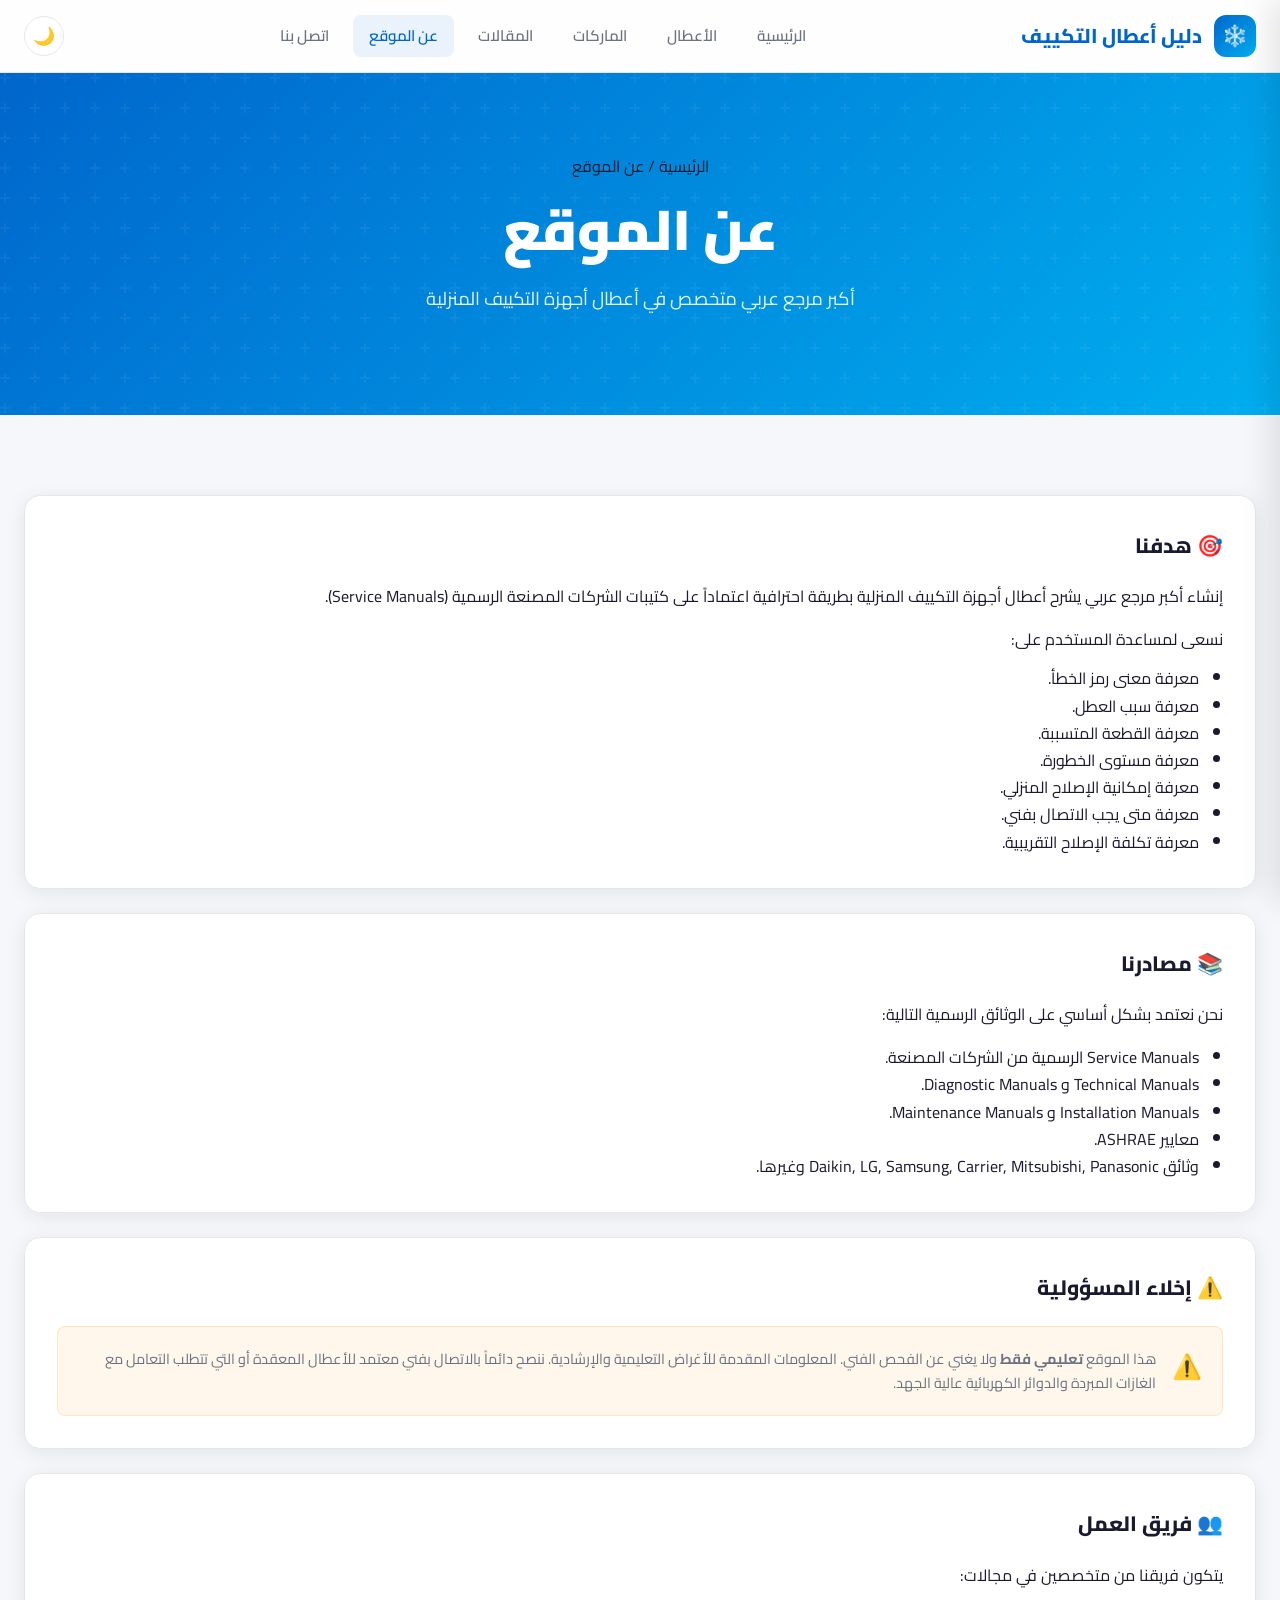
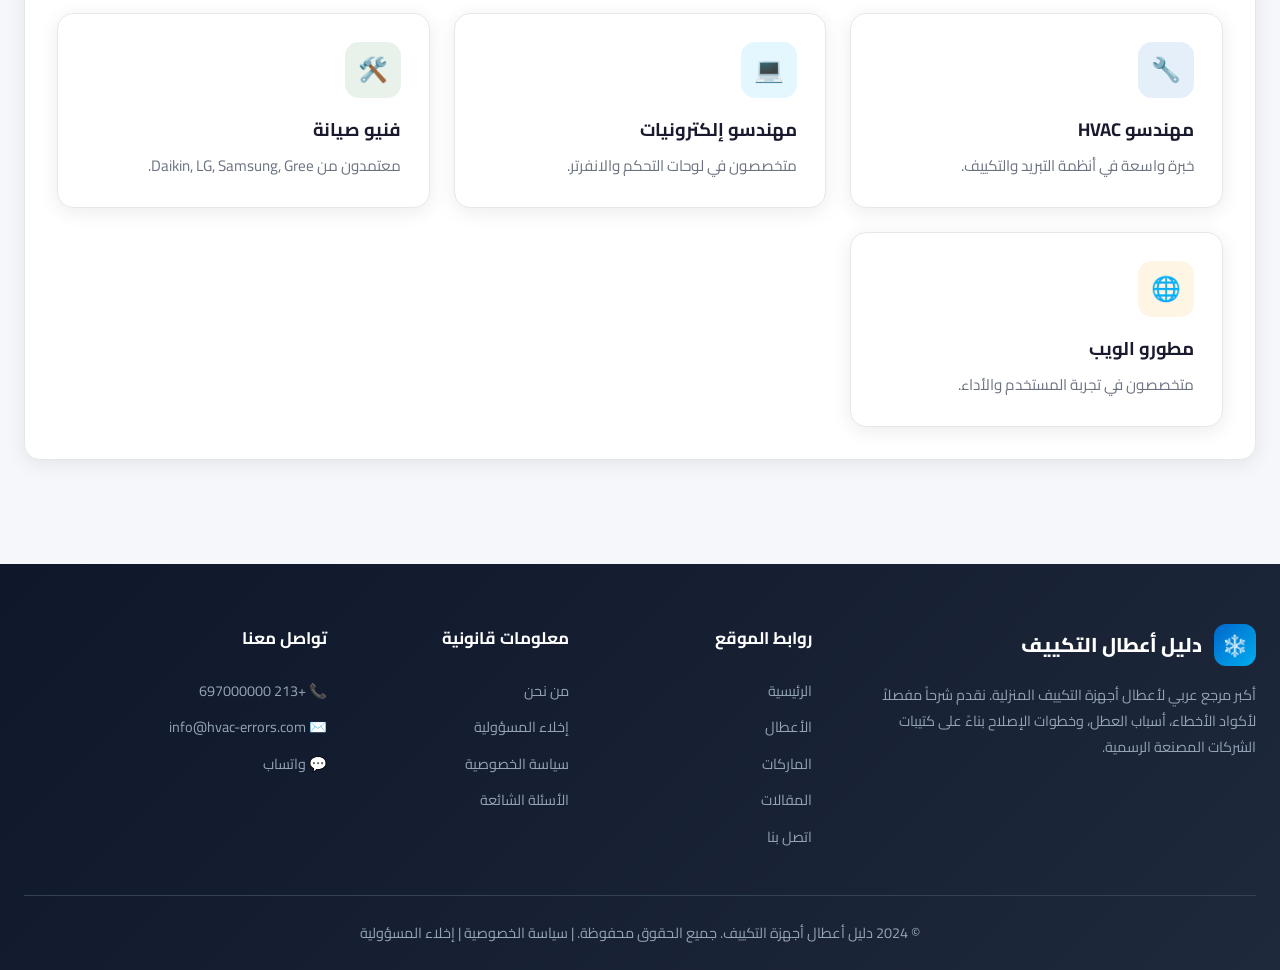
==== about.html @ 1c5037af "SEO overhaul + PWA install system SEO improvements: - Add unique meta description & keywords to all " ====
<!DOCTYPE html>
<html lang="ar" dir="rtl" data-theme="light">

<head>
  <meta charset="UTF-8">
  <meta name="viewport" content="width=device-width, initial-scale=1.0">
  <title>عن الموقع | دليل أعطال أجهزة التكييف</title>

  <meta name="description" content="تعرف على فريق دليل أعطال التكييف: مهندسو HVAC وفنيو صيانة معتمدون نقدم أكبر مرجع عربي لأكواد أخطاء التكييف مبنياً على كتيبات Service Manuals الرسمية.">
  <meta name="keywords" content="من نحن, دليل أعطال التكييف, مهندسو HVAC, فريق صيانة التكييف, Service Manuals, مصادر موثوقة, مراجع الأعطال">
  <link rel="canonical" href="https://imadtbn.github.io/hvac-errors/about.html">
  <meta property="og:site_name" content="دليل أعطال أجهزة التكييف المنزلية">
  <meta property="og:title" content="من نحن | دليل أعطال أجهزة التكييف المنزلية">
  <meta property="og:description" content="تعرف على فريق دليل أعطال التكييف: مهندسو HVAC وفنيو صيانة معتمدون نقدم أكبر مرجع عربي لأكواد أخطاء التكييف مبنياً على كتيبات Service Manuals الرسمية.">
  <meta property="og:type" content="website">
  <meta property="og:url" content="https://imadtbn.github.io/hvac-errors/about.html">
  <meta property="og:image" content="https://imadtbn.github.io/hvac-errors/icons/icon-512x512.png">
  <meta property="og:locale" content="ar">
  <meta name="twitter:card" content="summary_large_image">
  <meta name="twitter:title" content="من نحن | دليل أعطال أجهزة التكييف المنزلية">
  <meta name="twitter:description" content="تعرف على فريق دليل أعطال التكييف: مهندسو HVAC وفنيو صيانة معتمدون نقدم أكبر مرجع عربي لأكواد أخطاء التكييف مبنياً على كتيبات Service Manuals الرسمية.">
  <meta name="robots" content="index, follow, max-image-preview:large">
  <meta name="author" content="دليل أعطال أجهزة التكييف المنزلية">
  <link rel="manifest" href="manifest.webmanifest">
  <meta name="theme-color" content="#0066CC">
  <meta name="apple-mobile-web-app-capable" content="yes">
  <meta name="mobile-web-app-capable" content="yes">
  <meta name="apple-mobile-web-app-title" content="دليل الأعطال">
  <meta name="application-name" content="دليل أعطال التكييف">
  <script type="application/ld+json">
    {"@context": "https://schema.org", "@type": "AboutPage", "name": "من نحن - دليل أعطال أجهزة التكييف", "url": "https://imadtbn.github.io/hvac-errors/about.html", "mainEntityOfPage": {"@type": "WebPage", "@id": "https://imadtbn.github.io/hvac-errors/about.html"},
     "inLanguage": "ar", "description": "من نحن: تعريف بفريق دليل أعطال التكييف ومصادرنا ومهمتنا في توثيق أكواد أعطال التكييف المنزلية."}
  </script>
  <script type="application/ld+json">
    {"@context": "https://schema.org", "@type": "BreadcrumbList", "itemListElement": [{"@type": "ListItem", "position": 1, "name": "الرئيسية", "item": "https://imadtbn.github.io/hvac-errors/"},
     {"@type": "ListItem", "position": 2, "name": "من نحن", "item": "https://imadtbn.github.io/hvac-errors/about.html"}]}
  </script>

  <link rel="preconnect" href="https://fonts.googleapis.com">
  <link rel="preconnect" href="https://fonts.gstatic.com" crossorigin>
  <link
    href="https://fonts.googleapis.com/css2?family=Cairo:wght@400;600;700;800;900&family=Tajawal:wght@400;500;700;800;900&display=swap"
    rel="stylesheet">


  <!-- الأيقونة الأساسية للمتصفحات الحديثة (بصيغة PNG وبحجم 32x32) -->
  <link rel="icon" type="image/png" sizes="32x32" href="icons/favicon-32x32.png">

  <!-- أيقونة إضافية بحجم أصغر لشريط التبويب القديم (بحجم 16x16) -->
  <link rel="icon" type="image/png" sizes="16x16" href="icons/favicon-16x16.png">

  <!-- أيقونة خاصة بهواتف آيفون وأجهزة آيباد (Apple Touch Icon) -->
  <link rel="apple-touch-icon" sizes="180x180" href="icons/apple-touch-icon.png">

  <!-- لدعم متصفحات Internet Explorer القديمة (اختياري) -->
  <link rel="shortcut icon" type="image/x-icon" href="icons/favicon.ico">

  <!-- Styles -->
  <link rel="stylesheet" href="css/style.css">

  <!-- Google AdSense -->
  <script async src="https://pagead2.googlesyndication.com/pagead/js/adsbygoogle.js?client=ca-pub-5656416032906373"
    crossorigin="anonymous"></script>
  <!-- Google tag (gtag.js) -->
<script async src="https://www.googletagmanager.com/gtag/js?id=G-K0RNZQ2W00"></script>
<script>
  window.dataLayer = window.dataLayer || [];
  function gtag(){dataLayer.push(arguments);}
  gtag('js', new Date());

  gtag('config', 'G-K0RNZQ2W00');
</script>

</head>

<body>

  <header class="header">
    <div class="header-inner">
      <a href="index.html" class="logo">
        <div class="logo-icon">❄️</div>
        <span>دليل أعطال التكييف</span>
      </a>
      <nav class="nav">
        <a href="index.html" class="nav-link">الرئيسية</a>
        <a href="errors.html" class="nav-link">الأعطال</a>
        <a href="brands.html" class="nav-link">الماركات</a>
        <a href="articles.html" class="nav-link">المقالات</a>
        <a href="about.html" class="nav-link active">عن الموقع</a>
        <a href="contact.html" class="nav-link">اتصل بنا</a>
      </nav>
      <div class="header-actions">
        <button class="btn-icon" id="themeToggle">🌙</button>
        <button class="btn-icon pwa-install-btn" id="hvacInstallBtn" title="تثبيت الموقع على جهازك" style="display:none">📲</button>
        <button class="btn-icon mobile-menu-btn" id="mobileMenuBtn">☰</button>
      </div>
    </div>
  </header>

  <!-- إعلان داخل الخلاصة 01-->
  <div class="ad-container">
    <ins class="adsbygoogle" style="display:block" data-ad-format="fluid" data-ad-layout-key="-fr+56+4k-d4+74"
      data-ad-client="ca-pub-5656416032906373" data-ad-slot="7867079394"></ins>
  </div>

  <div class="mobile-overlay" id="mobileOverlay"></div>
  <nav class="mobile-nav" id="mobileNav">
    <a href="index.html">الرئيسية</a>
    <a href="errors.html">الأعطال</a>
    <a href="brands.html">الماركات</a>
    <a href="about.html">عن الموقع</a>
    <a href="contact.html">اتصل بنا</a>
  </nav>

  <section class="hero" style="padding: 80px 24px 60px;">
    <div class="hero-inner">
      <div class="breadcrumb" style="margin-bottom: 16px;">
        <a href="index.html">الرئيسية</a>
        <span>/</span>
        <span>عن الموقع</span>
      </div>
      <h1>عن الموقع</h1>
      <p>أكبر مرجع عربي متخصص في أعطال أجهزة التكييف المنزلية</p>
    </div>
  </section>

  <div class="ad-container">
    <!-- إعلانات صورية 01 -->
    <ins class="adsbygoogle" style="display:block" data-ad-client="ca-pub-5656416032906373" data-ad-slot="3143411927"
      data-ad-format="auto" data-full-width-responsive="true"></ins>
  </div>

  <section class="section">
    <div class="section-inner">
      <div class="detail-section">
        <h2>🎯 هدفنا</h2>
        <p style="margin-bottom: 16px;">إنشاء أكبر مرجع عربي يشرح أعطال أجهزة التكييف المنزلية بطريقة احترافية اعتماداً
          على كتيبات الشركات المصنعة الرسمية (Service Manuals).</p>
        <p>نسعى لمساعدة المستخدم على:</p>
        <ul style="padding-right: 24px; list-style: disc; margin-top: 12px;">
          <li>معرفة معنى رمز الخطأ.</li>
          <li>معرفة سبب العطل.</li>
          <li>معرفة القطعة المتسببة.</li>
          <li>معرفة مستوى الخطورة.</li>
          <li>معرفة إمكانية الإصلاح المنزلي.</li>
          <li>معرفة متى يجب الاتصال بفني.</li>
          <li>معرفة تكلفة الإصلاح التقريبية.</li>
        </ul>
      </div>

      <div class="detail-section">
        <h2>📚 مصادرنا</h2>
        <p style="margin-bottom: 16px;">نحن نعتمد بشكل أساسي على الوثائق الرسمية التالية:</p>
        <ul style="padding-right: 24px; list-style: disc;">
          <li>Service Manuals الرسمية من الشركات المصنعة.</li>
          <li>Technical Manuals و Diagnostic Manuals.</li>
          <li>Installation Manuals و Maintenance Manuals.</li>
          <li>معايير ASHRAE.</li>
          <li>وثائق Daikin, LG, Samsung, Carrier, Mitsubishi, Panasonic وغيرها.</li>
        </ul>
      </div>

      <div class="detail-section">
        <h2>⚠️ إخلاء المسؤولية</h2>
        <div class="warning-box">
          <span class="icon">⚠️</span>
          <div>
            <p>هذا الموقع <strong>تعليمي فقط</strong> ولا يغني عن الفحص الفني. المعلومات المقدمة للأغراض التعليمية
              والإرشادية. ننصح دائماً بالاتصال بفني معتمد للأعطال المعقدة أو التي تتطلب التعامل مع الغازات المبردة
              والدوائر الكهربائية عالية الجهد.</p>
          </div>
        </div>
      </div>

      <div class="detail-section">
        <h2>👥 فريق العمل</h2>
        <p>يتكون فريقنا من متخصصين في مجالات:</p>
        <div class="card-grid" style="margin-top: 24px;">
          <div class="card">
            <div class="card-icon" style="background: rgba(0,102,204,0.1); color: var(--primary);">🔧</div>
            <h3>مهندسو HVAC</h3>
            <p>خبرة واسعة في أنظمة التبريد والتكييف.</p>
          </div>
          <div class="card">
            <div class="card-icon" style="background: rgba(0,174,239,0.1); color: var(--secondary);">💻</div>
            <h3>مهندسو إلكترونيات</h3>
            <p>متخصصون في لوحات التحكم والانفرتر.</p>
          </div>
          <div class="card">
            <div class="card-icon" style="background: rgba(46,125,50,0.1); color: var(--success);">🛠️</div>
            <h3>فنيو صيانة</h3>
            <p>معتمدون من Daikin, LG, Samsung, Gree.</p>
          </div>
          <div class="card">
            <div class="card-icon" style="background: rgba(255,152,0,0.1); color: var(--warning);">🌐</div>
            <h3>مطورو الويب</h3>
            <p>متخصصون في تجربة المستخدم والأداء.</p>
          </div>
        </div>
      </div>
    </div>

    <!-- إعلان داخل الخلاصة 02-->
    <div class="ad-container">
      <ins class="adsbygoogle" style="display:block" data-ad-format="fluid" data-ad-layout-key="-h9-h+8-jr+r8"
        data-ad-client="ca-pub-5656416032906373" data-ad-slot="8546947691"></ins>
    </div>

  </section>

  <!-- الإعلانات المتعددة 01-->
  <div class="ad-container">
    <ins class="adsbygoogle" style="display:block" data-ad-format="autorelaxed" data-ad-client="ca-pub-5656416032906373"
      data-ad-slot="6528123169"></ins>
  </div>

  <!-- Footer -->
  <footer class="footer">
    <div class="footer-inner">
      <div class="footer-grid">
        <div>
          <div class="logo" style="margin-bottom: 16px; color: white;">
            <div class="logo-icon">❄️</div>
            <span>دليل أعطال التكييف</span>
          </div>
          <p>أكبر مرجع عربي لأعطال أجهزة التكييف المنزلية. نقدم شرحاً مفصلاً لأكواد الأخطاء، أسباب العطل، وخطوات الإصلاح
            بناءً على كتيبات الشركات المصنعة الرسمية.</p>
        </div>
        <div>
          <h4>روابط الموقع</h4>
          <a href="index.html">الرئيسية</a>
          <a href="errors.html">الأعطال</a>
          <a href="brands.html">الماركات</a>
          <a href="articles.html">المقالات</a>
          <a href="contact.html">اتصل بنا</a>
        </div>
        <div>
          <h4>معلومات قانونية</h4>
          <a href="about.html">من نحن</a>
          <a href="disclaimer.html">إخلاء المسؤولية</a>
          <a href="privacy.html">سياسة الخصوصية</a>
          <a href="faq.html">الأسئلة الشائعة</a>
        </div>
        <div class="footer-contact">
          <h4>تواصل معنا</h4>
          <a href="tel:+213xxxxxxxxx">📞 +213 697000000</a>
          <a href="mailto:info@hvac-errors.com">✉️ info@hvac-errors.com</a>
          <a href="https://wa.me/213xxxxxxxxx" target="_blank">💬 واتساب</a>
        </div>
      </div>
      <div class="footer-bottom">
        <p>© 2024 دليل أعطال أجهزة التكييف. جميع الحقوق محفوظة. | <a href="privacy.html" style="display:inline;">سياسة
            الخصوصية</a> | <a href="disclaimer.html" style="display:inline;">إخلاء المسؤولية</a></p>
      </div>
    </div>
  </footer>


  <button class="back-to-top" id="backToTop">↑</button>
  <script src="js/pwa.js"></script>
  <script src="js/main.js"></script>
</body>

</html>
---- css/style.css ----
/* ============================================
   دليل أعطال أجهزة التكييف - HVAC Error Codes Guide
   Professional CSS - No Framework
   ============================================ */

/* CSS Variables */
:root {
  --primary: #0066CC;
  --primary-dark: #004C99;
  --secondary: #00AEEF;
  --danger: #D32F2F;
  --warning: #FF9800;
  --success: #2E7D32;
  --bg: #F5F7FA;
  --card: #FFFFFF;
  --text: #1a1a2e;
  --text-muted: #6b7280;
  --border: #e5e7eb;
  --shadow: 0 4px 20px rgba(0,0,0,0.08);
  --shadow-hover: 0 8px 30px rgba(0,0,0,0.12);
  --radius: 16px;
  --radius-sm: 8px;
  --transition: all 0.3s cubic-bezier(0.4, 0, 0.2, 1);
  --font-main: 'Cairo', 'Tajawal', 'IBM Plex Sans Arabic', sans-serif;
}

[data-theme="dark"] {
  --bg: #0f172a;
  --card: #1e293b;
  --text: #f1f5f9;
  --text-muted: #94a3b8;
  --border: #334155;
  --shadow: 0 4px 20px rgba(0,0,0,0.3);
  --shadow-hover: 0 8px 30px rgba(0,0,0,0.4);
}

/* Reset & Base */
*, *::before, *::after { box-sizing: border-box; margin: 0; padding: 0; }
html { scroll-behavior: smooth; font-size: 16px; }
body {
  font-family: var(--font-main);
  background: var(--bg);
  color: var(--text);
  line-height: 1.7;
  direction: rtl;
  min-height: 100vh;
  transition: background 0.3s, color 0.3s;
}

a { text-decoration: none; color: inherit; }
ul { list-style: none; }
img { max-width: 100%; height: auto; display: block; }

/* Scrollbar */
::-webkit-scrollbar { width: 8px; }
::-webkit-scrollbar-track { background: var(--bg); }
::-webkit-scrollbar-thumb { background: var(--primary); border-radius: 4px; }

/* ============================================
   HEADER
   ============================================ */
.header {
  position: sticky;
  top: 0;
  z-index: 1000;
  background: rgba(255,255,255,0.85);
  backdrop-filter: blur(20px);
  -webkit-backdrop-filter: blur(20px);
  border-bottom: 1px solid var(--border);
  transition: var(--transition);
}
[data-theme="dark"] .header {
  background: rgba(15,23,42,0.85);
}
.header.scrolled { box-shadow: var(--shadow); }

.header-inner {
  max-width: 1280px;
  margin: 0 auto;
  padding: 0 24px;
  display: flex;
  align-items: center;
  justify-content: space-between;
  height: 72px;
}

.logo {
  display: flex;
  align-items: center;
  gap: 12px;
  font-weight: 800;
  font-size: 1.25rem;
  color: var(--primary);
}
.logo-icon {
  width: 42px; height: 42px;
  background: linear-gradient(135deg, var(--primary), var(--secondary));
  border-radius: 12px;
  display: flex; align-items: center; justify-content: center;
  color: white; font-size: 1.3rem;
}

.nav { display: flex; align-items: center; gap: 8px; }
.nav-link {
  padding: 8px 16px;
  border-radius: var(--radius-sm);
  font-weight: 600;
  font-size: 0.95rem;
  color: var(--text-muted);
  transition: var(--transition);
  position: relative;
}
.nav-link:hover, .nav-link.active {
  color: var(--primary);
  background: rgba(0,102,204,0.08);
}

.header-actions { display: flex; align-items: center; gap: 12px; }

.btn-icon {
  width: 40px; height: 40px;
  border-radius: 50%;
  border: 1px solid var(--border);
  background: var(--card);
  color: var(--text);
  cursor: pointer;
  display: flex; align-items: center; justify-content: center;
  transition: var(--transition);
  font-size: 1.1rem;
}
.btn-icon:hover {
  background: var(--primary);
  color: white;
  border-color: var(--primary);
  transform: translateY(-2px);
}

.mobile-menu-btn { display: none; }

/* ============================================
   HERO
   ============================================ */
.hero {
  position: relative;
  padding: 100px 24px 80px;
  overflow: hidden;
  background: linear-gradient(135deg, var(--primary) 0%, var(--secondary) 100%);
}
.hero::before {
  content: '';
  position: absolute;
  inset: 0;
  background: url("data:image/svg+xml,%3Csvg width='60' height='60' viewBox='0 0 60 60' xmlns='http://www.w3.org/2000/svg'%3E%3Cg fill='none' fill-rule='evenodd'%3E%3Cg fill='%23ffffff' fill-opacity='0.05'%3E%3Cpath d='M36 34v-4h-2v4h-4v2h4v4h2v-4h4v-2h-4zm0-30V0h-2v4h-4v2h4v4h2V6h4V4h-4zM6 34v-4H4v4H0v2h4v4h2v-4h4v-2H6zM6 4V0H4v4H0v2h4v4h2V6h4V4H6z'/%3E%3C/g%3E%3C/g%3E%3C/svg%3E");
}
.hero-inner {
  max-width: 1280px;
  margin: 0 auto;
  position: relative;
  z-index: 1;
  text-align: center;
}
.hero-badge {
  display: inline-flex;
  align-items: center;
  gap: 8px;
  background: rgba(255,255,255,0.15);
  backdrop-filter: blur(10px);
  padding: 8px 20px;
  border-radius: 50px;
  color: white;
  font-size: 0.9rem;
  font-weight: 600;
  margin-bottom: 24px;
  border: 1px solid rgba(255,255,255,0.2);
}
.hero h1 {
  font-size: clamp(2rem, 5vw, 3.5rem);
  font-weight: 900;
  color: white;
  line-height: 1.2;
  margin-bottom: 20px;
}
.hero h1 span { color: #FFD700; }
.hero p {
  font-size: 1.15rem;
  color: rgba(255,255,255,0.9);
  max-width: 600px;
  margin: 0 auto 40px;
}

/* Search Box */
.search-box {
  max-width: 700px;
  margin: 0 auto;
  position: relative;
}
.search-box input {
  width: 100%;
  padding: 20px 60px 20px 24px;
  border: none;
  border-radius: var(--radius);
  font-size: 1.05rem;
  font-family: var(--font-main);
  background: white;
  box-shadow: 0 10px 40px rgba(0,0,0,0.15);
  transition: var(--transition);
}
.search-box input:focus {
  outline: none;
  box-shadow: 0 10px 40px rgba(0,0,0,0.25);
}
.search-box button {
  position: absolute;
  left: 8px;
  top: 50%;
  transform: translateY(-50%);
  width: 48px; height: 48px;
  border-radius: 12px;
  border: none;
  background: var(--primary);
  color: white;
  cursor: pointer;
  font-size: 1.2rem;
  transition: var(--transition);
}
.search-box button:hover { background: var(--primary-dark); }

/* Stats */
.hero-stats {
  display: flex;
  justify-content: center;
  gap: 48px;
  margin-top: 48px;
  flex-wrap: wrap;
}
.stat-item { text-align: center; color: white; }
.stat-number {
  font-size: 2.5rem;
  font-weight: 900;
  display: block;
}
.stat-label { font-size: 0.9rem; opacity: 0.85; }

/* ============================================
   SECTIONS
   ============================================ */
.section { padding: 80px 24px; }
.section-inner { max-width: 1280px; margin: 0 auto; }
.section-header {
  text-align: center;
  margin-bottom: 56px;
}
.section-header h2 {
  font-size: 2rem;
  font-weight: 800;
  margin-bottom: 12px;
}
.section-header p {
  color: var(--text-muted);
  font-size: 1.05rem;
  max-width: 500px;
  margin: 0 auto;
}

/* ============================================
   CARDS
   ============================================ */
.card-grid {
  display: grid;
  grid-template-columns: repeat(auto-fill, minmax(280px, 1fr));
  gap: 24px;
}
.card {
  background: var(--card);
  border-radius: var(--radius);
  padding: 28px;
  border: 1px solid var(--border);
  box-shadow: var(--shadow);
  transition: var(--transition);
  cursor: pointer;
  position: relative;
  overflow: hidden;
}
.card::before {
  content: '';
  position: absolute;
  top: 0; right: 0; left: 0;
  height: 4px;
  background: linear-gradient(90deg, var(--primary), var(--secondary));
  transform: scaleX(0);
  transform-origin: right;
  transition: transform 0.3s;
}
.card:hover {
  transform: translateY(-6px);
  box-shadow: var(--shadow-hover);
}
.card:hover::before { transform: scaleX(1); }

.card-icon {
  width: 56px; height: 56px;
  border-radius: 14px;
  display: flex; align-items: center; justify-content: center;
  font-size: 1.5rem;
  margin-bottom: 16px;
}
.card h3 { font-size: 1.15rem; font-weight: 700; margin-bottom: 8px; }
.card p { color: var(--text-muted); font-size: 0.95rem; }
.card-meta {
  display: flex;
  gap: 12px;
  margin-top: 16px;
  font-size: 0.85rem;
  color: var(--text-muted);
}

/* Brand Card */
.brand-card {
  display: flex;
  align-items: center;
  gap: 16px;
  padding: 20px 24px;
}
.brand-logo {
  width: 52px; height: 52px;
  border-radius: 12px;
  background: linear-gradient(135deg, var(--primary), var(--secondary));
  display: flex; align-items: center; justify-content: center;
  color: white; font-weight: 800; font-size: 1.1rem;
  flex-shrink: 0;
}
.brand-card h3 { margin-bottom: 4px; }
.brand-card p { font-size: 0.85rem; }

/* Error Card */
.error-card {
  padding: 24px;
}
.error-code {
  display: inline-block;
  padding: 4px 14px;
  border-radius: 6px;
  font-weight: 800;
  font-size: 0.9rem;
  margin-bottom: 12px;
}
.error-code.critical { background: rgba(211,47,47,0.1); color: var(--danger); }
.error-code.high { background: rgba(255,152,0,0.1); color: var(--warning); }
.error-code.medium { background: rgba(0,174,239,0.1); color: var(--secondary); }
.error-code.low { background: rgba(46,125,50,0.1); color: var(--success); }

.error-card h3 { font-size: 1.05rem; margin-bottom: 8px; }
.error-card .brand-tag {
  display: inline-flex;
  align-items: center;
  gap: 6px;
  font-size: 0.8rem;
  padding: 4px 10px;
  background: var(--bg);
  border-radius: 6px;
  color: var(--text-muted);
  margin-bottom: 8px;
}
.error-card .symptoms {
  font-size: 0.85rem;
  color: var(--text-muted);
  margin-bottom: 12px;
}
.error-card .meta-row {
  display: flex;
  gap: 16px;
  font-size: 0.8rem;
  color: var(--text-muted);
  border-top: 1px solid var(--border);
  padding-top: 12px;
  margin-top: 12px;
}

/* ============================================
   BADGES
   ============================================ */
.badge {
  display: inline-flex;
  align-items: center;
  gap: 4px;
  padding: 4px 10px;
  border-radius: 6px;
  font-size: 0.75rem;
  font-weight: 700;
}
.badge-diy { background: rgba(46,125,50,0.1); color: var(--success); }
.badge-tech { background: rgba(211,47,47,0.1); color: var(--danger); }
.badge-cost { background: rgba(0,174,239,0.1); color: var(--secondary); }

/* ============================================
   CATEGORIES
   ============================================ */
.cat-grid {
  display: grid;
  grid-template-columns: repeat(auto-fill, minmax(200px, 1fr));
  gap: 16px;
}
.cat-card {
  background: var(--card);
  border: 1px solid var(--border);
  border-radius: var(--radius-sm);
  padding: 20px;
  text-align: center;
  transition: var(--transition);
  cursor: pointer;
}
.cat-card:hover {
  border-color: var(--primary);
  transform: translateY(-3px);
  box-shadow: var(--shadow);
}
.cat-card .icon {
  width: 48px; height: 48px;
  border-radius: 12px;
  display: flex; align-items: center; justify-content: center;
  margin: 0 auto 12px;
  font-size: 1.4rem;
}
.cat-card h4 { font-size: 0.95rem; font-weight: 700; }
.cat-card span { font-size: 0.8rem; color: var(--text-muted); }

/* ============================================
   ERROR DETAIL PAGE
   ============================================ */
.error-hero {
  background: linear-gradient(135deg, var(--primary), var(--secondary));
  padding: 60px 24px;
  color: white;
}
.error-hero-inner {
  max-width: 1280px;
  margin: 0 auto;
}
.error-hero .breadcrumb {
  display: flex;
  gap: 8px;
  font-size: 0.9rem;
  margin-bottom: 24px;
  opacity: 0.85;
}
.error-hero .breadcrumb a:hover { text-decoration: underline; }
.error-hero h1 { font-size: 2.5rem; font-weight: 900; margin-bottom: 16px; }
.error-hero .code-display {
  display: inline-block;
  background: rgba(255,255,255,0.2);
  backdrop-filter: blur(10px);
  padding: 8px 24px;
  border-radius: 12px;
  font-size: 1.5rem;
  font-weight: 800;
  font-family: monospace;
  margin-bottom: 16px;
  border: 1px solid rgba(255,255,255,0.3);
}
.error-hero .badges-row {
  display: flex;
  gap: 12px;
  flex-wrap: wrap;
}
.error-hero .badge {
  background: rgba(255,255,255,0.2);
  color: white;
  backdrop-filter: blur(10px);
  border: 1px solid rgba(255,255,255,0.3);
}

/* Detail Sections */
.detail-section {
  background: var(--card);
  border-radius: var(--radius);
  padding: 32px;
  margin-bottom: 24px;
  border: 1px solid var(--border);
  box-shadow: var(--shadow);
}
.detail-section h2 {
  font-size: 1.3rem;
  font-weight: 800;
  margin-bottom: 20px;
  display: flex;
  align-items: center;
  gap: 10px;
}
.detail-section h2 .icon {
  width: 36px; height: 36px;
  border-radius: 10px;
  background: linear-gradient(135deg, var(--primary), var(--secondary));
  color: white;
  display: flex; align-items: center; justify-content: center;
  font-size: 1rem;
}

.steps-list {
  counter-reset: step;
}
.steps-list li {
  position: relative;
  padding-right: 48px;
  padding-bottom: 20px;
  border-right: 2px solid var(--border);
  margin-right: 15px;
}
.steps-list li::before {
  counter-increment: step;
  content: counter(step);
  position: absolute;
  right: -16px;
  top: 0;
  width: 32px; height: 32px;
  background: var(--primary);
  color: white;
  border-radius: 50%;
  display: flex; align-items: center; justify-content: center;
  font-weight: 800;
  font-size: 0.85rem;
}
.steps-list li:last-child { border-right: none; padding-bottom: 0; }

.parts-grid {
  display: grid;
  grid-template-columns: repeat(auto-fill, minmax(200px, 1fr));
  gap: 12px;
}
.part-item {
  display: flex;
  align-items: center;
  gap: 12px;
  padding: 14px 16px;
  background: var(--bg);
  border-radius: var(--radius-sm);
  font-size: 0.95rem;
}
.part-item .icon { font-size: 1.3rem; }

.info-grid {
  display: grid;
  grid-template-columns: repeat(auto-fill, minmax(220px, 1fr));
  gap: 16px;
}
.info-item {
  padding: 20px;
  background: var(--bg);
  border-radius: var(--radius-sm);
}
.info-item label {
  display: block;
  font-size: 0.8rem;
  color: var(--text-muted);
  margin-bottom: 4px;
}
.info-item strong { font-size: 1.05rem; }

/* Warning Box */
.warning-box {
  background: rgba(255,152,0,0.08);
  border: 1px solid rgba(255,152,0,0.2);
  border-radius: var(--radius-sm);
  padding: 20px;
  display: flex;
  gap: 16px;
  align-items: flex-start;
}
.warning-box .icon { font-size: 1.5rem; flex-shrink: 0; }
.warning-box h4 { margin-bottom: 4px; }
.warning-box p { font-size: 0.9rem; color: var(--text-muted); }

/* ============================================
   FOOTER
   ============================================ */
.footer {
  background: linear-gradient(135deg, #0f172a, #1e293b);
  color: white;
  padding: 60px 24px 0;
}
.footer-inner { max-width: 1280px; margin: 0 auto; }
.footer-grid {
  display: grid;
  grid-template-columns: 2fr 1fr 1fr 1.5fr;
  gap: 40px;
  margin-bottom: 40px;
}
.footer h4 {
  font-size: 1.05rem;
  font-weight: 700;
  margin-bottom: 20px;
  color: white;
}
.footer p { color: #94a3b8; font-size: 0.9rem; line-height: 1.8; }
.footer a { color: #94a3b8; display: block; padding: 6px 0; font-size: 0.9rem; transition: 0.2s; }
.footer a:hover { color: var(--secondary); padding-right: 4px; }
.footer-contact a {
  display: flex;
  align-items: center;
  gap: 10px;
}
.footer-bottom {
  border-top: 1px solid #334155;
  padding: 24px 0;
  text-align: center;
  color: #64748b;
  font-size: 0.85rem;
}

/* ============================================
   BUTTONS
   ============================================ */
.btn {
  display: inline-flex;
  align-items: center;
  justify-content: center;
  gap: 8px;
  padding: 12px 28px;
  border-radius: var(--radius-sm);
  font-weight: 700;
  font-size: 0.95rem;
  font-family: var(--font-main);
  border: none;
  cursor: pointer;
  transition: var(--transition);
}
.btn-primary {
  background: linear-gradient(135deg, var(--primary), var(--secondary));
  color: white;
  box-shadow: 0 4px 15px rgba(0,102,204,0.3);
}
.btn-primary:hover {
  transform: translateY(-2px);
  box-shadow: 0 6px 20px rgba(0,102,204,0.4);
}
.btn-outline {
  background: transparent;
  border: 2px solid var(--primary);
  color: var(--primary);
}
.btn-outline:hover { background: var(--primary); color: white; }

/* ============================================
   FILTERS
   ============================================ */
.filters-bar {
  display: flex;
  gap: 12px;
  flex-wrap: wrap;
  margin-bottom: 32px;
  align-items: center;
}
.filter-chip {
  padding: 8px 18px;
  border-radius: 50px;
  border: 1px solid var(--border);
  background: var(--card);
  font-family: var(--font-main);
  font-size: 0.9rem;
  cursor: pointer;
  transition: var(--transition);
}
.filter-chip:hover, .filter-chip.active {
  background: var(--primary);
  color: white;
  border-color: var(--primary);
}

/* ============================================
   PAGINATION
   ============================================ */
.pagination {
  display: flex;
  justify-content: center;
  gap: 8px;
  margin-top: 40px;
}
.pagination button {
  width: 40px; height: 40px;
  border-radius: 10px;
  border: 1px solid var(--border);
  background: var(--card);
  font-family: var(--font-main);
  font-weight: 700;
  cursor: pointer;
  transition: var(--transition);
}
.pagination button:hover, .pagination button.active {
  background: var(--primary);
  color: white;
  border-color: var(--primary);
}

/* ============================================
   BACK TO TOP
   ============================================ */
.back-to-top {
  position: fixed;
  bottom: 30px;
  left: 30px;
  width: 48px; height: 48px;
  border-radius: 50%;
  background: var(--primary);
  color: white;
  border: none;
  cursor: pointer;
  display: flex; align-items: center; justify-content: center;
  font-size: 1.2rem;
  box-shadow: 0 4px 15px rgba(0,102,204,0.3);
  opacity: 0;
  visibility: hidden;
  transition: var(--transition);
  z-index: 999;
}
.back-to-top.visible { opacity: 1; visibility: visible; }
.back-to-top:hover { transform: translateY(-4px); }

/* ============================================
   SKELETON LOADING
   ============================================ */
.skeleton {
  background: linear-gradient(90deg, var(--border) 25%, var(--bg) 50%, var(--border) 75%);
  background-size: 200% 100%;
  animation: skeleton 1.5s infinite;
  border-radius: var(--radius-sm);
}
@keyframes skeleton {
  0% { background-position: 200% 0; }
  100% { background-position: -200% 0; }
}

/* ============================================
   ANIMATIONS
   ============================================ */
@keyframes fadeInUp {
  from { opacity: 0; transform: translateY(30px); }
  to { opacity: 1; transform: translateY(0); }
}
.animate {
  opacity: 0;
  animation: fadeInUp 0.6s ease forwards;
}

/* ============================================
   RESPONSIVE
   ============================================ */
@media (max-width: 1024px) {
  .footer-grid { grid-template-columns: 1fr 1fr; }
}
@media (max-width: 768px) {
  .nav { display: none; }
  .mobile-menu-btn { display: flex; }
  .hero-stats { gap: 24px; }
  .stat-number { font-size: 1.8rem; }
  .footer-grid { grid-template-columns: 1fr; gap: 32px; }
  .card-grid { grid-template-columns: 1fr; }
  .detail-section { padding: 20px; }
  .error-hero h1 { font-size: 1.8rem; }
}

/* Mobile Menu */
.mobile-nav {
  position: fixed;
  top: 0; right: 0;
  width: 280px; height: 100vh;
  background: var(--card);
  z-index: 1001;
  padding: 80px 24px 24px;
  transform: translateX(100%);
  transition: transform 0.3s;
  box-shadow: -10px 0 30px rgba(0,0,0,0.1);
}
.mobile-nav.open { transform: translateX(0); }
.mobile-nav a {
  display: block;
  padding: 14px 0;
  font-weight: 700;
  font-size: 1.1rem;
  border-bottom: 1px solid var(--border);
}
.mobile-overlay {
  position: fixed;
  inset: 0;
  background: rgba(0,0,0,0.5);
  z-index: 1000;
  opacity: 0;
  visibility: hidden;
  transition: 0.3s;
}
.mobile-overlay.open { opacity: 1; visibility: visible; }

/* Search Results Dropdown */
.search-results {
  position: absolute;
  top: calc(100% + 8px);
  right: 0; left: 0;
  background: var(--card);
  border-radius: var(--radius-sm);
  box-shadow: var(--shadow-hover);
  border: 1px solid var(--border);
  max-height: 400px;
  overflow-y: auto;
  z-index: 100;
  display: none;
}
.search-results.active { display: block; }
.search-result-item {
  padding: 14px 20px;
  border-bottom: 1px solid var(--border);
  cursor: pointer;
  transition: 0.2s;
  display: flex;
  align-items: center;
  gap: 12px;
}
.search-result-item:hover { background: var(--bg); }
.search-result-item .code {
  font-weight: 800;
  color: var(--primary);
  font-family: monospace;
  font-size: 0.9rem;
}
.search-result-item .title { font-size: 0.9rem; }
.search-result-item .brand { font-size: 0.75rem; color: var(--text-muted); }






.brand-card{

    display:flex;
    align-items:center;
    gap:18px;

    background:#fff;

    border-radius:20px;

    padding:18px;

    text-decoration:none;

    color:#222;

    border:1px solid #ececec;

    transition:.35s;

    overflow:hidden;

    position:relative;

    box-shadow:
    0 5px 15px rgba(0,0,0,.05);

}

.brand-card:hover{

    transform:translateY(-8px);

    box-shadow:
    0 20px 45px rgba(0,0,0,.12);

}

.brand-image{

    width:95px;

    height:95px;

    border-radius:18px;

    background:#fff;

    display:flex;

    justify-content:center;

    align-items:center;

    flex-shrink:0;

    border:1px solid #eee;

}

.brand-image img{

    width:75px;

    height:75px;

    object-fit:contain;

    transition:.4s;

}

.brand-card:hover img{

    transform:scale(1.08);

}

.brand-content{

    flex:1;

}

.brand-content h3{

    margin:0;

    font-size:22px;

    font-weight:800;

}

.brand-name{

    display:block;

    color:#777;

    margin-top:4px;

    font-size:15px;

}

.brand-meta{

    margin-top:14px;

    display:flex;

    justify-content:space-between;

    align-items:center;

}

.country{

    color:#555;

    font-size:14px;

}

.count{

    background:#007bff;

    color:#fff;

    padding:6px 12px;

    border-radius:30px;

    font-size:13px;

    font-weight:bold;

}




#brandsGrid{

    display:grid;

    grid-template-columns:repeat(auto-fill,minmax(340px,1fr));

    gap:22px;

}






#brandsGrid{

display:grid;

grid-template-columns:repeat(auto-fill,minmax(320px,1fr));

gap:25px;

margin-top:35px;

}

.brand-card{

display:flex;

align-items:center;

gap:18px;

padding:20px;

background:#fff;

border-radius:22px;

text-decoration:none;

color:#222;

border:1px solid #ececec;

transition:.35s;

position:relative;

overflow:hidden;

box-shadow:

0 5px 18px rgba(0,0,0,.05);

}

.brand-card::before{

content:"";

position:absolute;

left:0;

top:0;

width:4px;

height:100%;

background:linear-gradient(#00a8ff,#0066cc);

transform:scaleY(0);

transition:.35s;

}

.brand-card:hover::before{

transform:scaleY(1);

}

.brand-card:hover{

transform:translateY(-8px);

box-shadow:

0 18px 45px rgba(0,0,0,.12);

}

.brand-image{

width:90px;

height:90px;

border-radius:18px;

background:#fff;

display:flex;

justify-content:center;

align-items:center;

border:1px solid #eee;

flex-shrink:0;

}

.brand-image img{

width:70px;

height:70px;

object-fit:contain;

transition:.4s;

}

.brand-card:hover img{

transform:scale(1.08);

}

.brand-body{

flex:1;

}

.brand-body h3{

margin:0;

font-size:22px;

font-weight:800;

}

.brand-en{

display:block;

margin-top:4px;

font-size:14px;

color:#777;

}

.brand-footer{

display:flex;

justify-content:space-between;

align-items:center;

margin-top:16px;

}

.brand-country{

font-size:14px;

color:#555;

}

.brand-errors{

background:linear-gradient(135deg,#0099ff,#0066cc);

color:#fff;

padding:7px 14px;

border-radius:30px;

font-size:13px;

font-weight:bold;

}





.skeleton{

animation:pulse 1.3s infinite;

}

.skeleton .brand-image,
.skeleton-line{

background:#ececec;

}

.skeleton-line{

height:18px;

border-radius:8px;

margin-bottom:12px;

}

.short{

width:60%;

}

@keyframes pulse{

0%{opacity:.5;}

50%{opacity:1;}

100%{opacity:.5;}

}

/* ============================================
   PWA Install System Styles
   ============================================ */
.pwa-install-btn {
  position: relative;
  animation: pwaPulse 2s ease-in-out 3;
}
.pwa-install-btn::after {
  content: '';
  position: absolute;
  top: -2px; right: -2px;
  width: 12px; height: 12px;
  background: #22c55e;
  border: 2px solid var(--card);
  border-radius: 50%;
}
@keyframes pwaPulse {
  0%, 100% { box-shadow: 0 0 0 0 rgba(34, 197, 94, 0.4); }
  50% { box-shadow: 0 0 0 8px rgba(34, 197, 94, 0); }
}

/* إشعار التثبيت عند أول زيارة (Banner أسفل الشاشة) */
.pwa-install-banner {
  position: fixed;
  bottom: 0; right: 0; left: 0;
  z-index: 9999;
  background: linear-gradient(135deg, var(--primary), #004c99);
  color: white;
  padding: 16px 20px;
  box-shadow: 0 -8px 30px rgba(0,0,0,0.2);
  animation: pwaSlideUp 0.5s cubic-bezier(0.22, 1, 0.36, 1);
}
.pwa-install-banner.dismissed {
  transform: translateY(110%);
  opacity: 0;
  transition: all 0.5s ease;
}
@keyframes pwaSlideUp {
  from { transform: translateY(110%); }
  to { transform: translateY(0); }
}
.pwa-banner-content {
  max-width: 1280px;
  margin: 0 auto;
  display: flex;
  align-items: center;
  gap: 16px;
}
.pwa-banner-icon { font-size: 2rem; flex-shrink: 0; }
.pwa-banner-text { flex: 1; display: flex; flex-direction: column; gap: 4px; }
.pwa-banner-text strong { font-size: 1rem; }
.pwa-banner-text span { font-size: 0.85rem; opacity: 0.9; }
.pwa-banner-actions { display: flex; align-items: center; gap: 10px; flex-shrink: 0; }
.pwa-banner-actions .btn {
  background: white;
  color: var(--primary);
  border: none;
  padding: 10px 20px;
  border-radius: var(--radius-sm);
  font-weight: 700;
  font-size: 0.9rem;
  cursor: pointer;
  transition: var(--transition);
}
.pwa-banner-actions .btn:hover { transform: scale(1.05); box-shadow: var(--shadow); }
.pwa-banner-dismiss {
  background: transparent;
  border: none;
  color: white;
  font-size: 1.2rem;
  cursor: pointer;
  opacity: 0.8;
  padding: 4px 8px;
}
.pwa-banner-dismiss:hover { opacity: 1; }

/* شريط التحديث المتاح */
.pwa-update-banner {
  position: fixed;
  top: 80px; right: 16px; left: 16px;
  z-index: 9999;
  max-width: 1248px;
  margin: 0 auto;
  background: var(--card);
  border: 1px solid var(--border);
  border-right: 4px solid #f59e0b;
  border-radius: var(--radius-sm);
  padding: 12px 16px;
  display: flex;
  align-items: center;
  gap: 12px;
  box-shadow: var(--shadow-lg);
  font-size: 0.9rem;
}
.btn-update {
  background: var(--primary);
  color: white;
  border: none;
  padding: 8px 16px;
  border-radius: var(--radius-sm);
  font-weight: 600;
  cursor: pointer;
  flex-shrink: 0;
}
.btn-update-close {
  background: transparent;
  border: none;
  color: var(--text-muted);
  font-size: 1rem;
  cursor: pointer;
  margin-right: auto;
}

@media (max-width: 768px) {
  .pwa-banner-content { flex-direction: column; align-items: flex-start; gap: 10px; }
  .pwa-banner-actions { width: 100%; }
  .pwa-banner-actions .btn { flex: 1; text-align: center; }
  .pwa-update-banner { top: 72px; font-size: 0.82rem; }
}
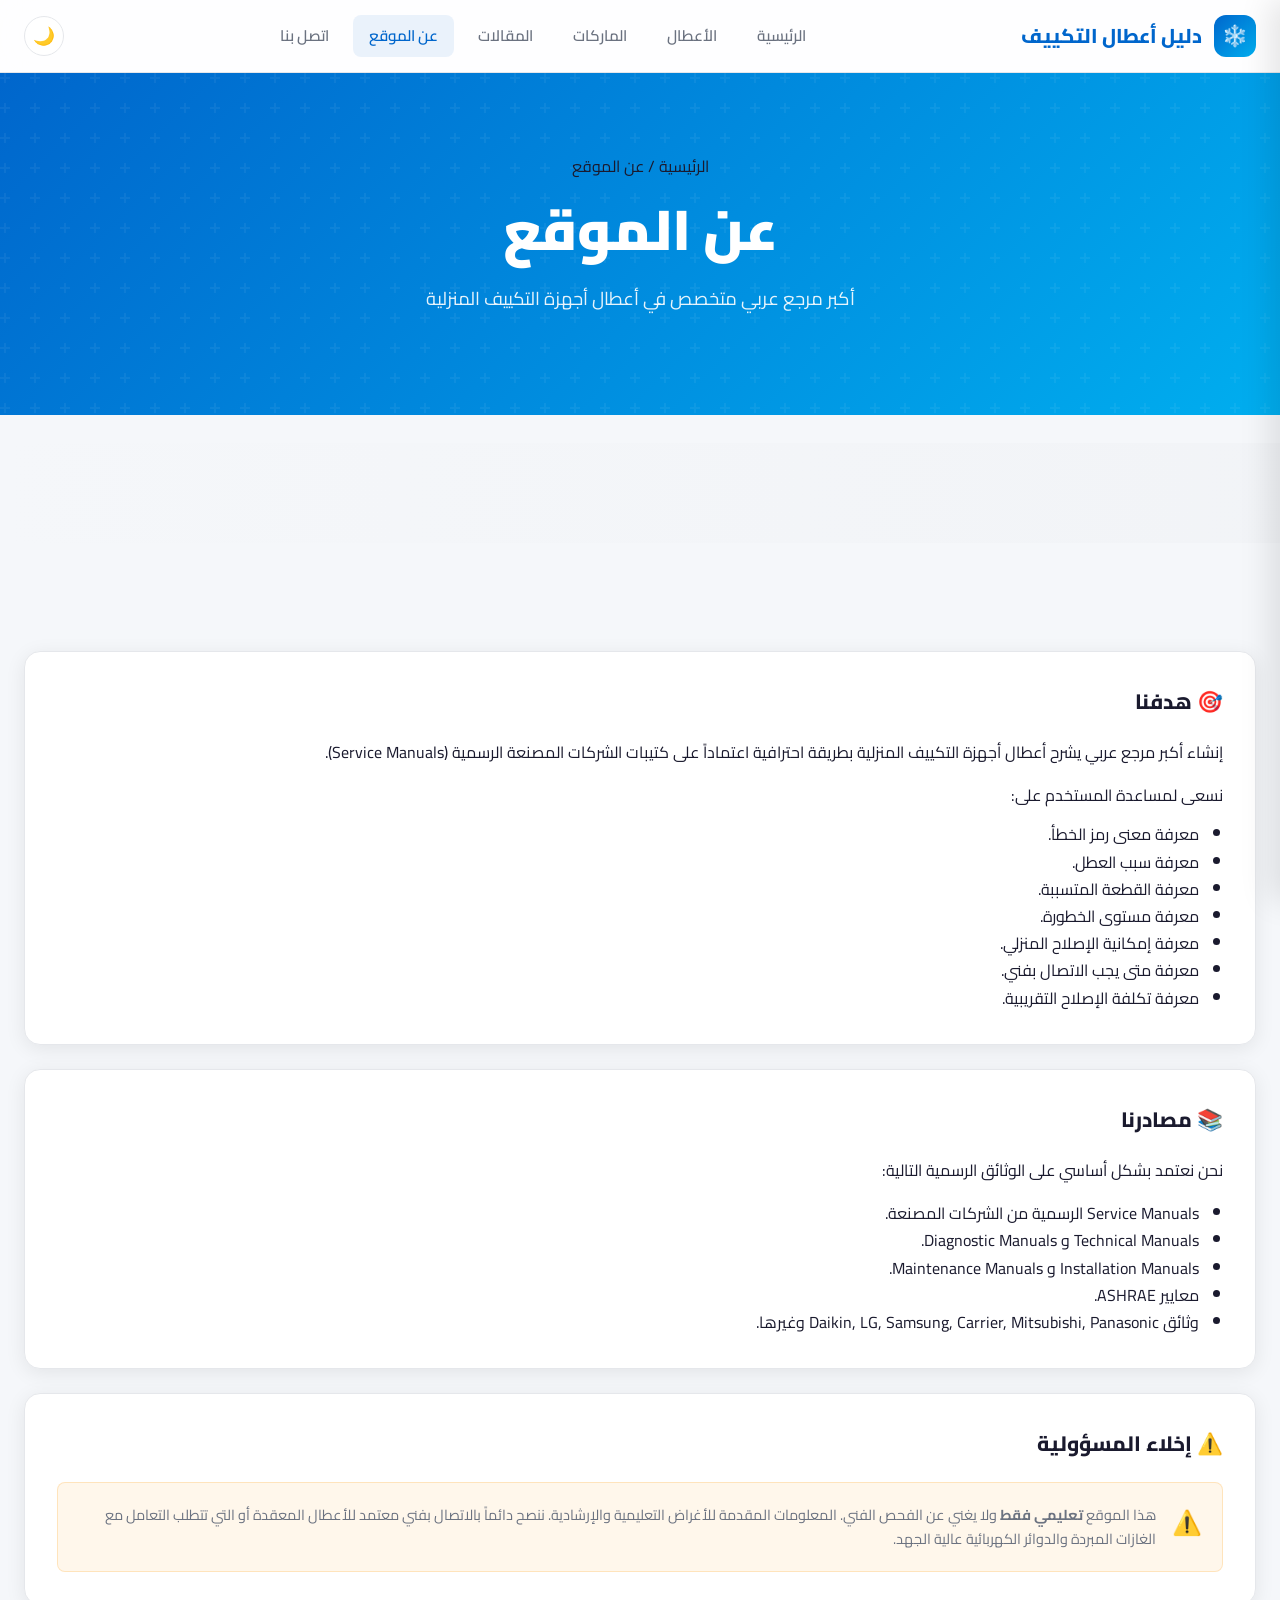
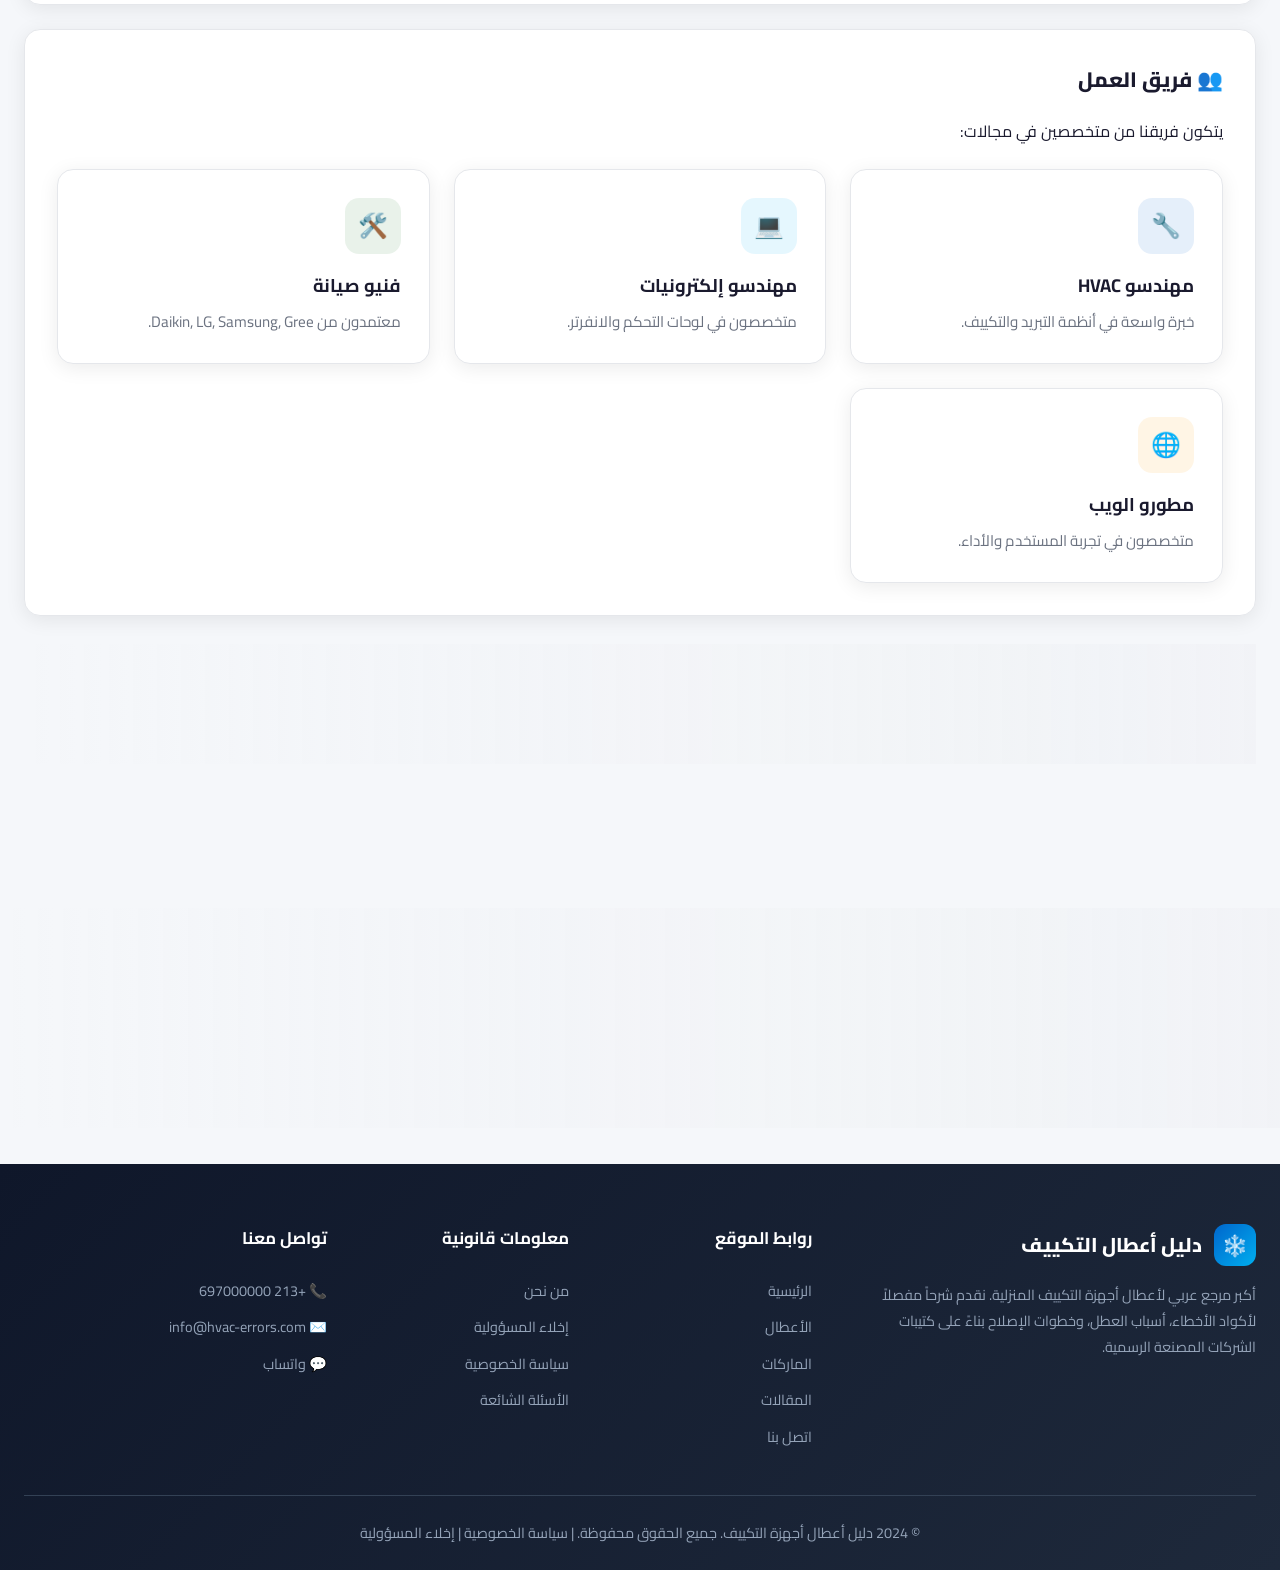
==== commit e1fec780: "Improve AdSense placement and lazy loading" ====
--- a/about.html
+++ b/about.html
@@ -58,7 +58,10 @@
   <!-- Styles -->
   <link rel="stylesheet" href="css/style.css">
 
+  <script defer src="js/ads.js"></script>
+
   <!-- Google AdSense -->
+  <meta name="google-adsense-account" content="ca-pub-5656416032906373">
   <script async src="https://pagead2.googlesyndication.com/pagead/js/adsbygoogle.js?client=ca-pub-5656416032906373"
     crossorigin="anonymous"></script>
   <!-- Google tag (gtag.js) -->
@@ -97,13 +100,7 @@
     </div>
   </header>
 
-  <!-- إعلان داخل الخلاصة 01-->
-  <div class="ad-container">
-    <ins class="adsbygoogle" style="display:block" data-ad-format="fluid" data-ad-layout-key="-fr+56+4k-d4+74"
-      data-ad-client="ca-pub-5656416032906373" data-ad-slot="7867079394"></ins>
-  </div>
-
-  <div class="mobile-overlay" id="mobileOverlay"></div>
+  <!-- إعلان داخل الخلاصة 01--><div class="mobile-overlay" id="mobileOverlay"></div>
   <nav class="mobile-nav" id="mobileNav">
     <a href="index.html">الرئيسية</a>
     <a href="errors.html">الأعطال</a>
@@ -124,7 +121,7 @@
     </div>
   </section>
 
-  <div class="ad-container">
+  <div class="ad-container" data-ad-managed="true">
     <!-- إعلانات صورية 01 -->
     <ins class="adsbygoogle" style="display:block" data-ad-client="ca-pub-5656416032906373" data-ad-slot="3143411927"
       data-ad-format="auto" data-full-width-responsive="true"></ins>
@@ -201,7 +198,7 @@
     </div>
 
     <!-- إعلان داخل الخلاصة 02-->
-    <div class="ad-container">
+    <div class="ad-container" data-ad-managed="true">
       <ins class="adsbygoogle" style="display:block" data-ad-format="fluid" data-ad-layout-key="-h9-h+8-jr+r8"
         data-ad-client="ca-pub-5656416032906373" data-ad-slot="8546947691"></ins>
     </div>
@@ -209,7 +206,7 @@
   </section>
 
   <!-- الإعلانات المتعددة 01-->
-  <div class="ad-container">
+  <div class="ad-container" data-ad-managed="true">
     <ins class="adsbygoogle" style="display:block" data-ad-format="autorelaxed" data-ad-client="ca-pub-5656416032906373"
       data-ad-slot="6528123169"></ins>
   </div>
--- a/css/style.css
+++ b/css/style.css
@@ -1335,3 +1335,110 @@
   .pwa-banner-actions .btn { flex: 1; text-align: center; }
   .pwa-update-banner { top: 72px; font-size: 0.82rem; }
 }
+
+
+/* ============================================
+   ADSENSE SYSTEM
+   ============================================ */
+.ad-container {
+  width: min(100%, 1280px);
+  min-height: 100px;
+  margin: 28px auto;
+  padding: 0 24px;
+  display: flex;
+  align-items: center;
+  justify-content: center;
+  overflow: hidden;
+  contain: layout paint;
+  isolation: isolate;
+}
+
+.ad-container .adsbygoogle {
+  display: block;
+  width: 100%;
+  max-width: 100%;
+  min-height: 90px;
+  margin-inline: auto;
+  text-align: center;
+}
+
+.ad-container[data-ad-type="fluid"] .adsbygoogle,
+.ad-container[data-ad-type="in-article"] .adsbygoogle {
+  min-height: 120px;
+}
+
+.ad-container[data-ad-type="in-article"] {
+  margin-block: 30px;
+  padding-inline: 0;
+}
+
+.ad-container[data-ad-type="multiplex"] {
+  min-height: 220px;
+  margin-block: 36px;
+}
+
+.ad-container[data-ad-type="multiplex"] .adsbygoogle {
+  min-height: 220px;
+}
+
+/* Keep an unobtrusive reserved area while AdSense is preparing the iframe. */
+.ad-container[data-ad-state="waiting"],
+.ad-container[data-ad-state="loading"] {
+  background: linear-gradient(90deg, transparent, color-mix(in srgb, var(--border) 22%, transparent), transparent);
+  background-size: 220% 100%;
+  animation: adPlaceholder 1.8s ease-in-out infinite;
+}
+
+.ad-container[data-ad-state="ready"] {
+  background: transparent;
+  animation: none;
+}
+
+.ad-container[data-ad-state="unavailable"] {
+  min-height: 0;
+  height: 0;
+  margin-block: 0;
+  padding-block: 0;
+  opacity: 0;
+  pointer-events: none;
+}
+
+@keyframes adPlaceholder {
+  0%, 100% { background-position: 200% 0; }
+  50% { background-position: -20% 0; }
+}
+
+[data-theme="dark"] .ad-container[data-ad-state="waiting"],
+[data-theme="dark"] .ad-container[data-ad-state="loading"] {
+  background: linear-gradient(90deg, transparent, rgba(148, 163, 184, 0.08), transparent);
+  background-size: 220% 100%;
+}
+
+@media (max-width: 768px) {
+  .ad-container {
+    min-height: 88px;
+    margin-block: 22px;
+    padding-inline: 12px;
+  }
+
+  .ad-container .adsbygoogle {
+    min-height: 80px;
+  }
+
+  .ad-container[data-ad-type="fluid"] .adsbygoogle,
+  .ad-container[data-ad-type="in-article"] .adsbygoogle {
+    min-height: 100px;
+  }
+
+  .ad-container[data-ad-type="multiplex"],
+  .ad-container[data-ad-type="multiplex"] .adsbygoogle {
+    min-height: 190px;
+  }
+}
+
+@media (prefers-reduced-motion: reduce) {
+  .ad-container[data-ad-state="waiting"],
+  .ad-container[data-ad-state="loading"] {
+    animation: none;
+  }
+}
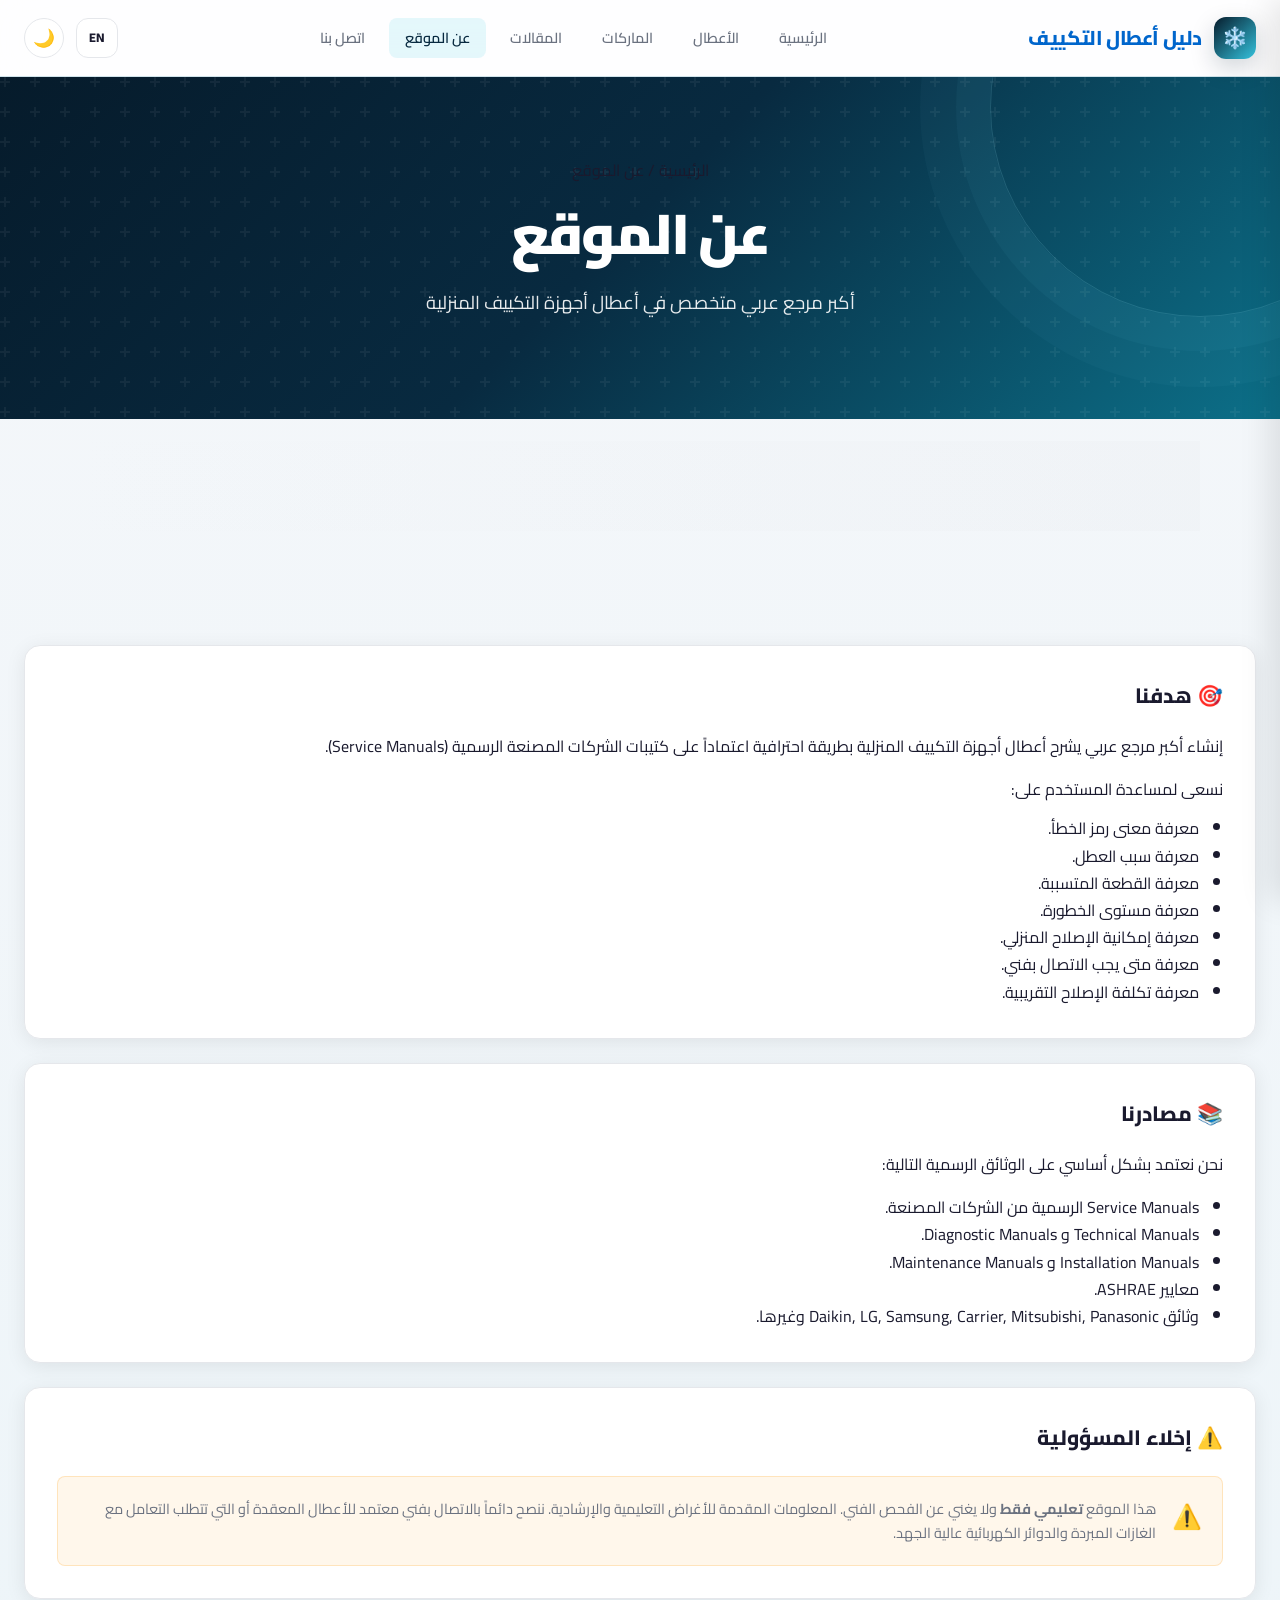
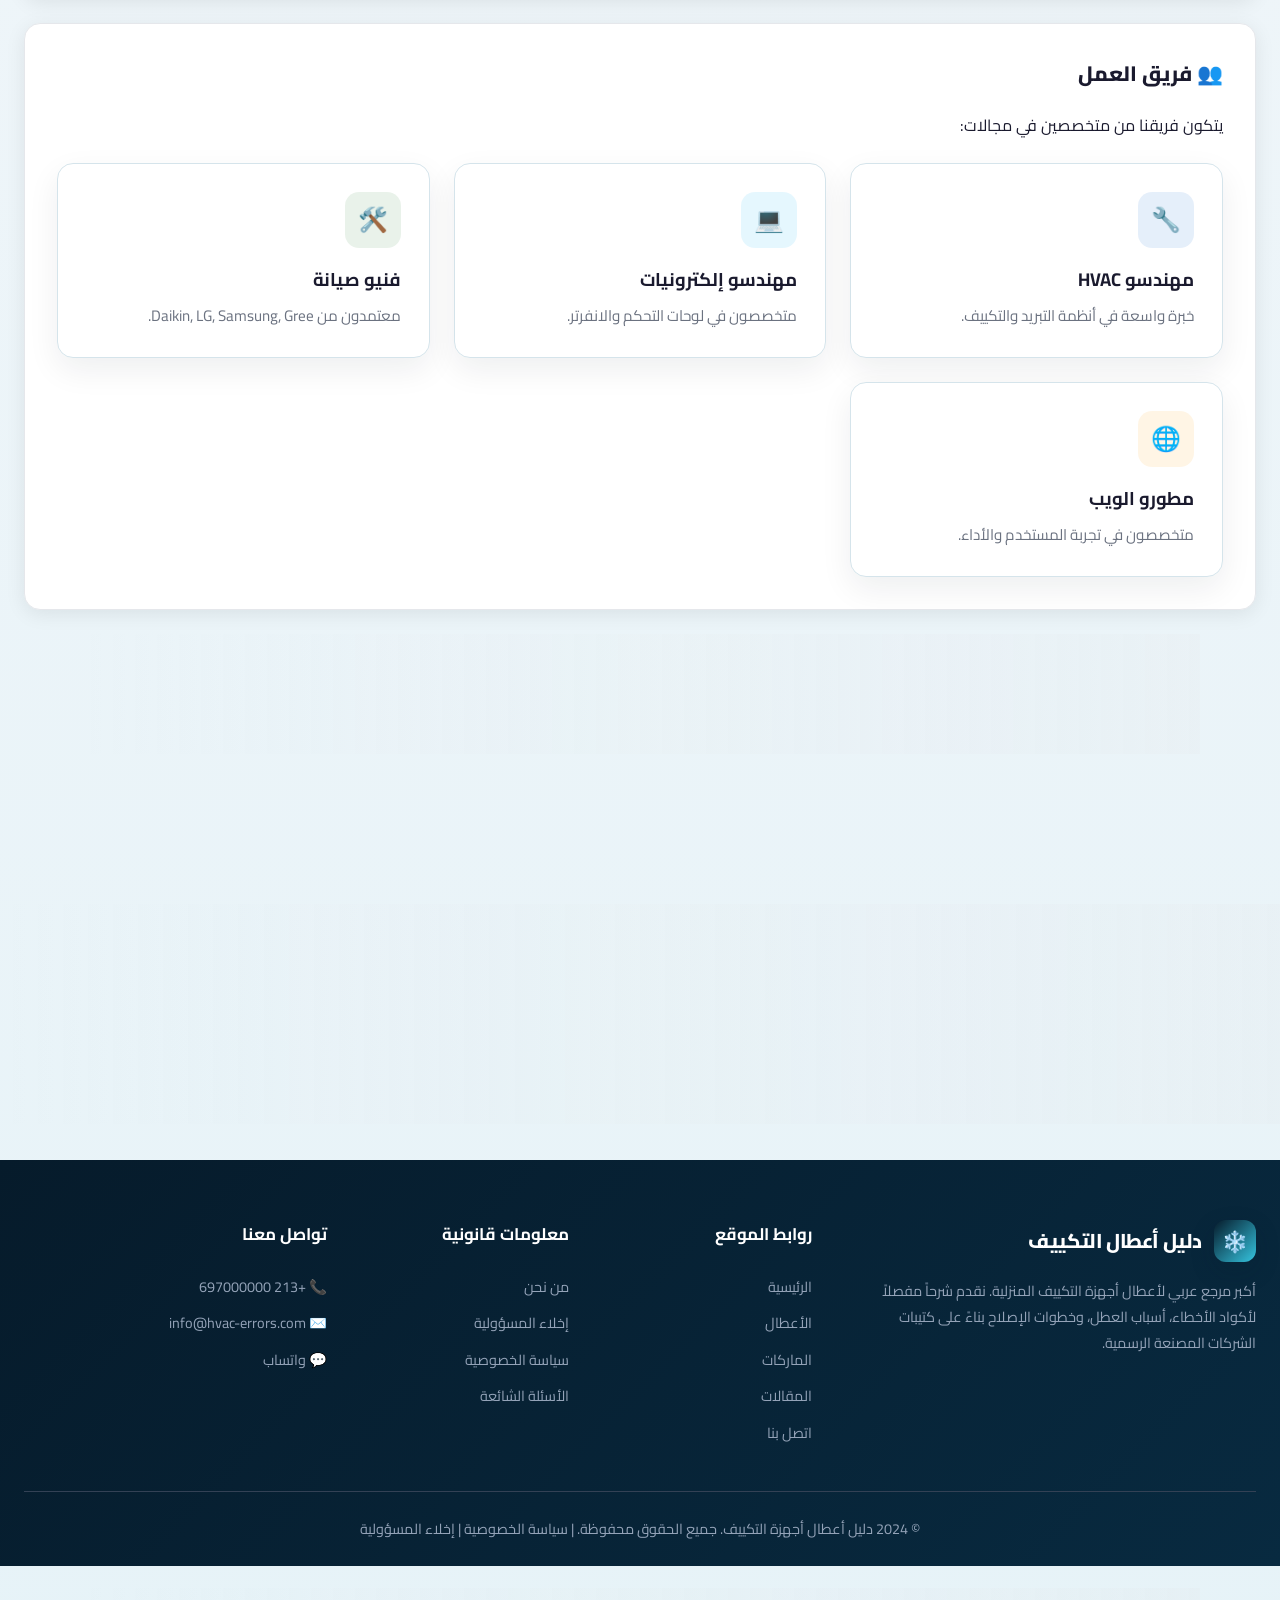
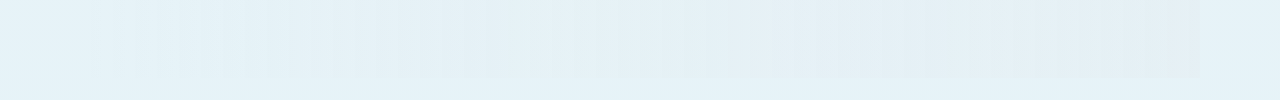
==== commit c8efd04d: "feat: enhance bilingual HVAC site UX and SEO" ====
--- a/about.html
+++ b/about.html
@@ -74,6 +74,12 @@
   gtag('config', 'G-K0RNZQ2W00');
 </script>
 
+  <link rel="stylesheet" href="css/site-upgrade.css?v=01d5146">
+  <meta property="og:image:alt" content="HVAC Error Codes Guide illustration">
+  <meta name="twitter:image" content="https://imadtbn.github.io/hvac-errors/icons/icon-512x512.png">
+  <link rel="alternate" hreflang="ar" data-static-hreflang="ar" href="https://imadtbn.github.io/hvac-errors/about.html?lang=ar">
+  <link rel="alternate" hreflang="en" data-static-hreflang="en" href="https://imadtbn.github.io/hvac-errors/about.html?lang=en">
+  <link rel="alternate" hreflang="x-default" data-static-hreflang="x-default" href="https://imadtbn.github.io/hvac-errors/about.html?lang=ar">
 </head>
 
 <body>
@@ -100,7 +106,8 @@
     </div>
   </header>
 
-  <!-- إعلان داخل الخلاصة 01--><div class="mobile-overlay" id="mobileOverlay"></div>
+  <!-- Mobile Menu -->
+  <div class="mobile-overlay" id="mobileOverlay"></div>
   <nav class="mobile-nav" id="mobileNav">
     <a href="index.html">الرئيسية</a>
     <a href="errors.html">الأعطال</a>
@@ -250,12 +257,20 @@
             الخصوصية</a> | <a href="disclaimer.html" style="display:inline;">إخلاء المسؤولية</a></p>
       </div>
     </div>
+
+
   </footer>
+  <div class="ad-container ad-container--site" data-ad-managed="true">
+    <ins class="adsbygoogle" style="display:block" data-ad-client="ca-pub-5656416032906373" data-ad-slot="3143411927" data-ad-format="auto" data-full-width-responsive="true"></ins>
+  </div>
+
 
 
   <button class="back-to-top" id="backToTop">↑</button>
-  <script src="js/pwa.js"></script>
+  <script src="js/pwa.js?v=2"></script>
   <script src="js/main.js"></script>
+  <script defer src="js/site-upgrade.js?v=01d5146"></script>
+  <script defer src="js/analytics-events.js?v=01d5146"></script>
 </body>
 
 </html>
--- a/css/site-upgrade.css
+++ b/css/site-upgrade.css
@@ -0,0 +1,98 @@
+/* HVAC Errors visual system: ice-blue technical editorial */
+:root {
+  --navy-950: #061b2b;
+  --navy-900: #082a40;
+  --cyan-500: #35c4df;
+  --cyan-300: #8bd9e9;
+  --ice-50: #f3fbfd;
+  --amber-500: #f4ad4f;
+  --surface-raised: color-mix(in srgb, var(--card) 92%, var(--cyan-300));
+  --focus-ring: 0 0 0 4px rgba(53,196,223,.22);
+  --ease-out: cubic-bezier(.23,1,.32,1);
+}
+
+html { text-rendering: optimizeLegibility; }
+body { background: linear-gradient(180deg, var(--bg) 0%, color-mix(in srgb, var(--bg) 86%, var(--cyan-300)) 100%); }
+body.lang-en { direction: ltr; font-family: Inter, ui-sans-serif, system-ui, -apple-system, BlinkMacSystemFont, "Segoe UI", sans-serif; }
+body.lang-en .logo, body.lang-en .header-actions { direction: ltr; }
+.header { background: color-mix(in srgb, var(--card) 86%, transparent); border-bottom-color: color-mix(in srgb, var(--cyan-300) 22%, var(--border)); }
+.header-inner { height: 76px; }
+.logo { letter-spacing: -.02em; }
+.logo-icon { background: linear-gradient(135deg, var(--navy-950), var(--cyan-500)); box-shadow: 0 9px 24px rgba(6,27,43,.18); }
+.nav-link { font-size: .9rem; }
+.nav-link:hover, .nav-link.active { color: var(--navy-900); background: rgba(53,196,223,.13); }
+[data-theme="dark"] .nav-link:hover, [data-theme="dark"] .nav-link.active { color: var(--cyan-300); background: rgba(53,196,223,.12); }
+.btn-icon.language-toggle { width: auto; min-width: 42px; padding: 0 10px; border-radius: 12px; font: 800 .78rem/1 var(--font-main); letter-spacing: .04em; }
+.btn-icon:focus-visible, a:focus-visible, input:focus-visible, button:focus-visible { outline: none; box-shadow: var(--focus-ring); }
+.hero { background: linear-gradient(135deg, var(--navy-950) 0%, var(--navy-900) 48%, #0c7089 100%); }
+.hero::after { content: ''; position: absolute; width: 420px; height: 420px; right: -130px; top: -180px; border: 1px solid rgba(139,217,233,.18); border-radius: 50%; box-shadow: 0 0 0 34px rgba(139,217,233,.04), 0 0 0 70px rgba(139,217,233,.03); }
+.hero h1 { letter-spacing: -.035em; }
+.hero h1 span { color: var(--cyan-300); }
+.search-box input { border: 1px solid rgba(255,255,255,.3); }
+.search-box input::placeholder { color: #6f8794; }
+.section { padding-block: clamp(56px, 8vw, 92px); }
+.section-header h2 { letter-spacing: -.03em; }
+.section-header.compact { text-align: start; margin-bottom: 24px; }
+.eyebrow { display: inline-block; margin-bottom: 6px; color: var(--cyan-500); font-size: .78rem; font-weight: 900; letter-spacing: .12em; text-transform: uppercase; }
+.card, .cat-card { border-color: color-mix(in srgb, var(--cyan-300) 18%, var(--border)); box-shadow: 0 12px 32px rgba(6,27,43,.07); }
+.card:hover, .cat-card:hover { transform: translateY(-7px); box-shadow: 0 22px 44px rgba(6,27,43,.13); }
+.card::before { background: linear-gradient(90deg, var(--cyan-500), var(--amber-500)); }
+.article-card { display: flex; flex-direction: column; min-width: 0; padding: 0; }
+.article-cover { position: relative; aspect-ratio: 16/9; overflow: hidden; background: var(--navy-900); }
+.article-cover::after { content: ''; position: absolute; inset: 0; background: linear-gradient(180deg, transparent 45%, rgba(6,27,43,.6)); pointer-events: none; }
+.article-cover img { width: 100%; height: 100%; object-fit: cover; transition: transform .5s var(--ease-out); }
+.article-card:hover .article-cover img { transform: scale(1.045); }
+.article-category { position: absolute; z-index: 1; left: 14px; top: 14px; padding: 6px 10px; border: 1px solid rgba(255,255,255,.3); border-radius: 999px; background: rgba(6,27,43,.66); color: white; backdrop-filter: blur(10px); font-size: .74rem; font-weight: 800; }
+.article-card-body { display: flex; flex: 1; flex-direction: column; padding: 22px; }
+.article-meta { display: flex; gap: 12px; color: var(--text-muted); font-size: .78rem; margin-bottom: 10px; }
+.article-card h3 { min-height: 2.8em; line-height: 1.45; }
+.article-card p { flex: 1; margin-bottom: 18px; }
+.read-more { color: var(--primary); font-size: .85rem; font-weight: 800; }
+.article-featured-image { margin: 0 0 34px; overflow: hidden; border-radius: var(--radius); background: var(--navy-900); box-shadow: 0 18px 42px rgba(6,27,43,.16); }
+.article-featured-image img { width: 100%; aspect-ratio: 16/7; object-fit: cover; }
+.article-featured-image figcaption { padding: 10px 18px; color: color-mix(in srgb, var(--text) 72%, transparent); font-size: .8rem; }
+.related-section { padding: 50px 0 10px; }
+.related-grid { grid-template-columns: repeat(3, minmax(0, 1fr)); }
+.article-content h2, #articleContent h2 { margin-top: 2.1em; color: var(--navy-900); }
+[data-theme="dark"] #articleContent h2 { color: var(--cyan-300); }
+.ad-container { min-height: 18px; margin: 22px auto; padding: 0 18px; }
+.ad-container[data-ad-type="display"], .ad-container[data-ad-type="fluid"] { max-width: 1120px; }
+.ad-container[data-ad-state="unavailable"] { display: none; }
+.footer { background: linear-gradient(135deg, var(--navy-950), var(--navy-900)); }
+.footer a:hover { color: var(--cyan-300); }
+[data-theme="dark"] .article-card, [data-theme="dark"] .card, [data-theme="dark"] .cat-card { box-shadow: 0 14px 34px rgba(0,0,0,.18); }
+
+@media (max-width: 920px) {
+  .nav { gap: 2px; }
+  .nav-link { padding-inline: 10px; font-size: .82rem; }
+  .related-grid { grid-template-columns: repeat(2, minmax(0, 1fr)); }
+}
+@media (max-width: 720px) {
+  .header-inner { height: 66px; padding-inline: 16px; }
+  .logo { gap: 8px; font-size: 1rem; }
+  .logo-icon { width: 36px; height: 36px; border-radius: 10px; font-size: 1.05rem; }
+  .nav { display: none; }
+  .mobile-menu-btn { display: flex; }
+  .header-actions { gap: 6px; }
+  .hero { padding: 72px 18px 56px !important; }
+  .hero h1 { font-size: clamp(1.8rem, 9vw, 2.7rem); }
+  .hero p { font-size: 1rem; }
+  .hero-stats { gap: 22px; margin-top: 30px; }
+  .stat-number { font-size: 2rem; }
+  .section { padding-inline: 16px; }
+  .section-header { margin-bottom: 30px; }
+  .card-grid { grid-template-columns: 1fr; gap: 16px; }
+  .related-grid { grid-template-columns: 1fr; }
+  .article-card h3 { min-height: 0; }
+  .article-featured-image img { aspect-ratio: 16/10; }
+  .search-box input { padding-block: 16px; }
+  .ad-container { padding-inline: 8px; }
+}
+@media (max-width: 380px) {
+  .logo span { max-width: 145px; overflow: hidden; text-overflow: ellipsis; white-space: nowrap; }
+  .btn-icon { width: 36px; height: 36px; }
+  .language-toggle { min-width: 36px !important; padding-inline: 7px !important; }
+}
+@media (prefers-reduced-motion: reduce) {
+  *, *::before, *::after { scroll-behavior: auto !important; transition-duration: .01ms !important; animation-duration: .01ms !important; }
+}
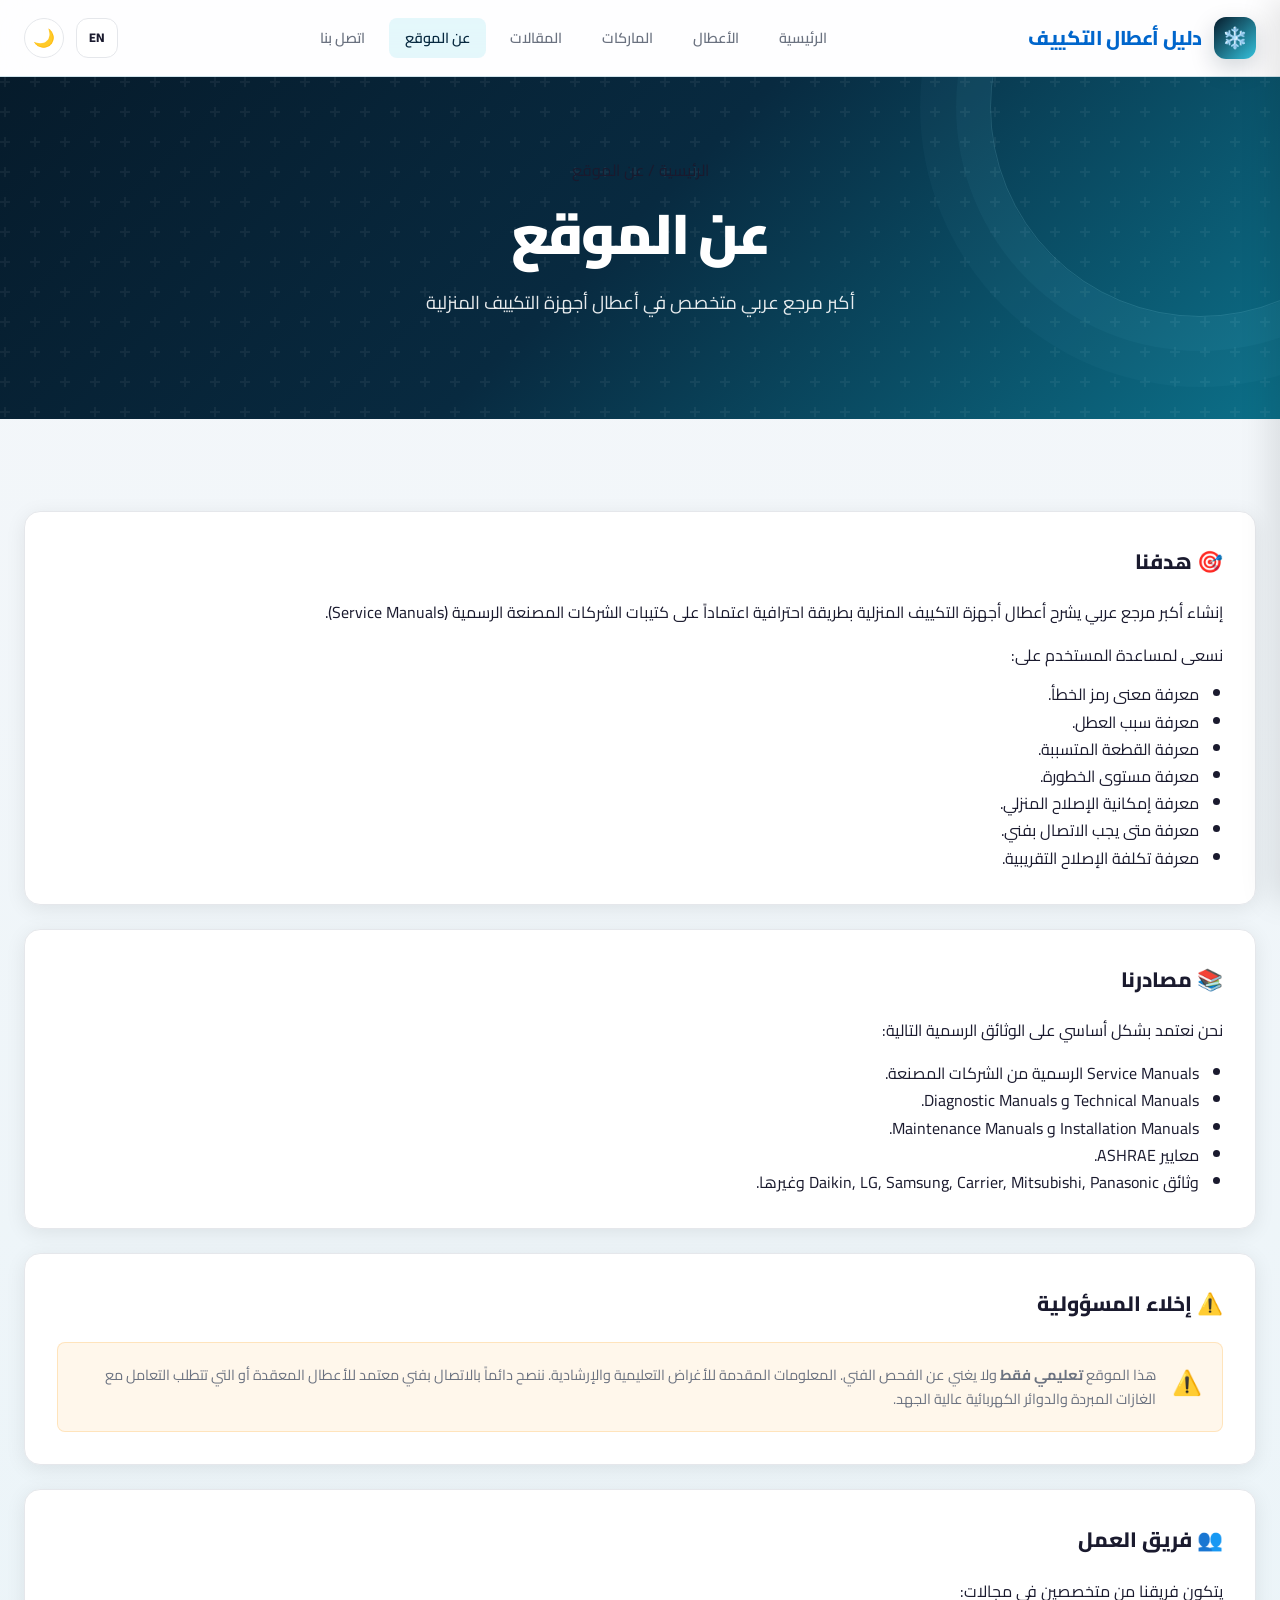
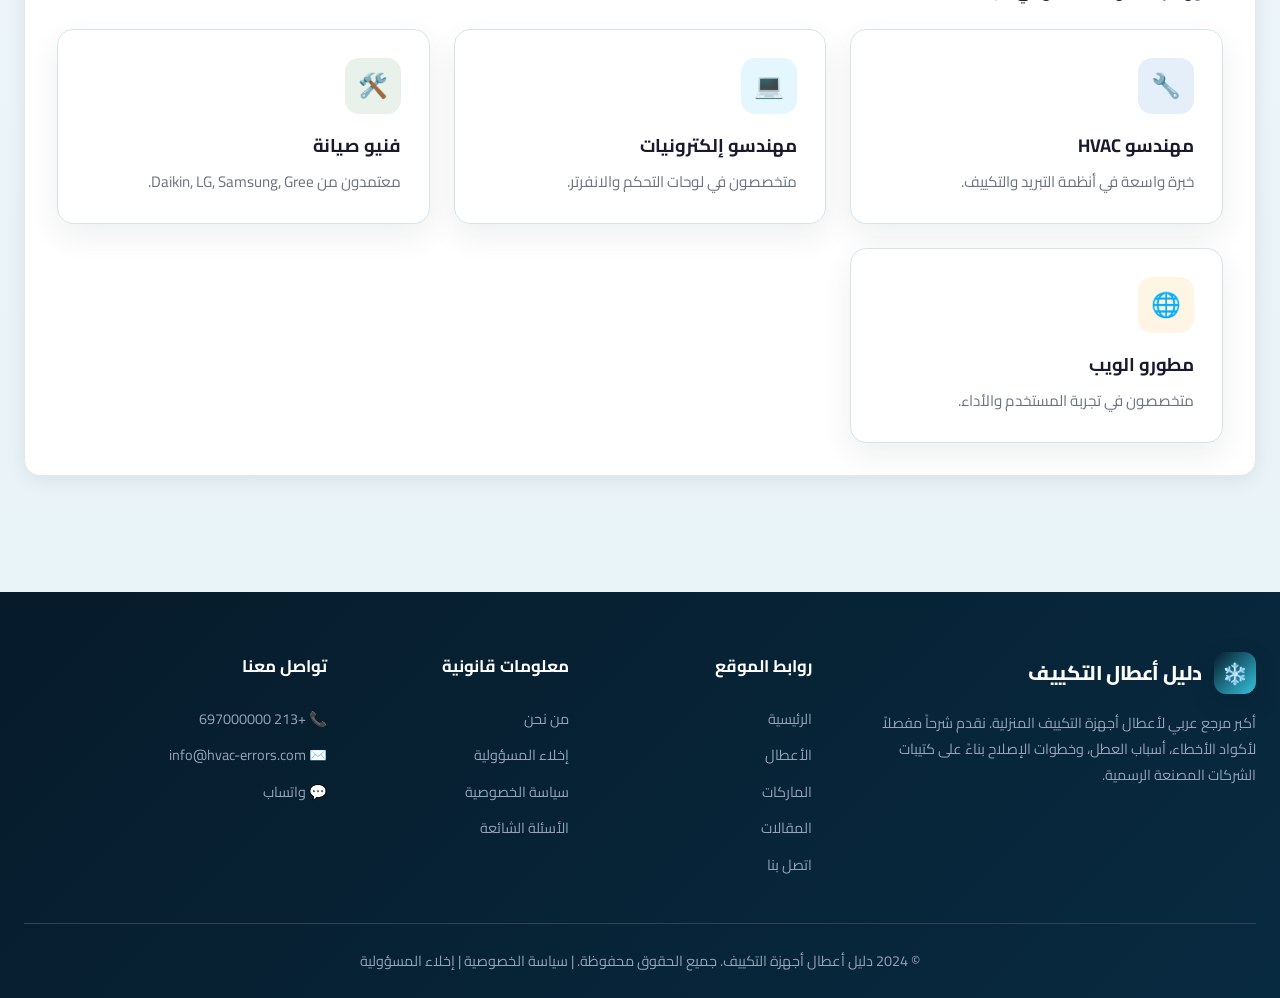
==== commit 168292ea: "chore: remove adsense integration" ====
--- a/about.html
+++ b/about.html
@@ -57,14 +57,8 @@
 
   <!-- Styles -->
   <link rel="stylesheet" href="css/style.css">
-
-  <script defer src="js/ads.js"></script>
-
-  <!-- Google AdSense -->
-  <meta name="google-adsense-account" content="ca-pub-5656416032906373">
-  <script async src="https://pagead2.googlesyndication.com/pagead/js/adsbygoogle.js?client=ca-pub-5656416032906373"
-    crossorigin="anonymous"></script>
-  <!-- Google tag (gtag.js) -->
+<!-- Google AdSense -->
+<!-- Google tag (gtag.js) -->
 <script async src="https://www.googletagmanager.com/gtag/js?id=G-K0RNZQ2W00"></script>
 <script>
   window.dataLayer = window.dataLayer || [];
@@ -127,14 +121,7 @@
       <p>أكبر مرجع عربي متخصص في أعطال أجهزة التكييف المنزلية</p>
     </div>
   </section>
-
-  <div class="ad-container" data-ad-managed="true">
-    <!-- إعلانات صورية 01 -->
-    <ins class="adsbygoogle" style="display:block" data-ad-client="ca-pub-5656416032906373" data-ad-slot="3143411927"
-      data-ad-format="auto" data-full-width-responsive="true"></ins>
-  </div>
-
-  <section class="section">
+<section class="section">
     <div class="section-inner">
       <div class="detail-section">
         <h2>🎯 هدفنا</h2>
@@ -205,20 +192,10 @@
     </div>
 
     <!-- إعلان داخل الخلاصة 02-->
-    <div class="ad-container" data-ad-managed="true">
-      <ins class="adsbygoogle" style="display:block" data-ad-format="fluid" data-ad-layout-key="-h9-h+8-jr+r8"
-        data-ad-client="ca-pub-5656416032906373" data-ad-slot="8546947691"></ins>
-    </div>
-
-  </section>
+</section>
 
   <!-- الإعلانات المتعددة 01-->
-  <div class="ad-container" data-ad-managed="true">
-    <ins class="adsbygoogle" style="display:block" data-ad-format="autorelaxed" data-ad-client="ca-pub-5656416032906373"
-      data-ad-slot="6528123169"></ins>
-  </div>
-
-  <!-- Footer -->
+<!-- Footer -->
   <footer class="footer">
     <div class="footer-inner">
       <div class="footer-grid">
@@ -260,13 +237,7 @@
 
 
   </footer>
-  <div class="ad-container ad-container--site" data-ad-managed="true">
-    <ins class="adsbygoogle" style="display:block" data-ad-client="ca-pub-5656416032906373" data-ad-slot="3143411927" data-ad-format="auto" data-full-width-responsive="true"></ins>
-  </div>
-
-
-
-  <button class="back-to-top" id="backToTop">↑</button>
+<button class="back-to-top" id="backToTop">↑</button>
   <script src="js/pwa.js?v=2"></script>
   <script src="js/main.js"></script>
   <script defer src="js/site-upgrade.js?v=01d5146"></script>
--- a/css/style.css
+++ b/css/style.css
@@ -1335,110 +1335,3 @@
   .pwa-banner-actions .btn { flex: 1; text-align: center; }
   .pwa-update-banner { top: 72px; font-size: 0.82rem; }
 }
-
-
-/* ============================================
-   ADSENSE SYSTEM
-   ============================================ */
-.ad-container {
-  width: min(100%, 1280px);
-  min-height: 100px;
-  margin: 28px auto;
-  padding: 0 24px;
-  display: flex;
-  align-items: center;
-  justify-content: center;
-  overflow: hidden;
-  contain: layout paint;
-  isolation: isolate;
-}
-
-.ad-container .adsbygoogle {
-  display: block;
-  width: 100%;
-  max-width: 100%;
-  min-height: 90px;
-  margin-inline: auto;
-  text-align: center;
-}
-
-.ad-container[data-ad-type="fluid"] .adsbygoogle,
-.ad-container[data-ad-type="in-article"] .adsbygoogle {
-  min-height: 120px;
-}
-
-.ad-container[data-ad-type="in-article"] {
-  margin-block: 30px;
-  padding-inline: 0;
-}
-
-.ad-container[data-ad-type="multiplex"] {
-  min-height: 220px;
-  margin-block: 36px;
-}
-
-.ad-container[data-ad-type="multiplex"] .adsbygoogle {
-  min-height: 220px;
-}
-
-/* Keep an unobtrusive reserved area while AdSense is preparing the iframe. */
-.ad-container[data-ad-state="waiting"],
-.ad-container[data-ad-state="loading"] {
-  background: linear-gradient(90deg, transparent, color-mix(in srgb, var(--border) 22%, transparent), transparent);
-  background-size: 220% 100%;
-  animation: adPlaceholder 1.8s ease-in-out infinite;
-}
-
-.ad-container[data-ad-state="ready"] {
-  background: transparent;
-  animation: none;
-}
-
-.ad-container[data-ad-state="unavailable"] {
-  min-height: 0;
-  height: 0;
-  margin-block: 0;
-  padding-block: 0;
-  opacity: 0;
-  pointer-events: none;
-}
-
-@keyframes adPlaceholder {
-  0%, 100% { background-position: 200% 0; }
-  50% { background-position: -20% 0; }
-}
-
-[data-theme="dark"] .ad-container[data-ad-state="waiting"],
-[data-theme="dark"] .ad-container[data-ad-state="loading"] {
-  background: linear-gradient(90deg, transparent, rgba(148, 163, 184, 0.08), transparent);
-  background-size: 220% 100%;
-}
-
-@media (max-width: 768px) {
-  .ad-container {
-    min-height: 88px;
-    margin-block: 22px;
-    padding-inline: 12px;
-  }
-
-  .ad-container .adsbygoogle {
-    min-height: 80px;
-  }
-
-  .ad-container[data-ad-type="fluid"] .adsbygoogle,
-  .ad-container[data-ad-type="in-article"] .adsbygoogle {
-    min-height: 100px;
-  }
-
-  .ad-container[data-ad-type="multiplex"],
-  .ad-container[data-ad-type="multiplex"] .adsbygoogle {
-    min-height: 190px;
-  }
-}
-
-@media (prefers-reduced-motion: reduce) {
-  .ad-container[data-ad-state="waiting"],
-  .ad-container[data-ad-state="loading"] {
-    animation: none;
-  }
-}
--- a/css/site-upgrade.css
+++ b/css/site-upgrade.css
@@ -55,9 +55,6 @@
 .related-grid { grid-template-columns: repeat(3, minmax(0, 1fr)); }
 .article-content h2, #articleContent h2 { margin-top: 2.1em; color: var(--navy-900); }
 [data-theme="dark"] #articleContent h2 { color: var(--cyan-300); }
-.ad-container { min-height: 18px; margin: 22px auto; padding: 0 18px; }
-.ad-container[data-ad-type="display"], .ad-container[data-ad-type="fluid"] { max-width: 1120px; }
-.ad-container[data-ad-state="unavailable"] { display: none; }
 .footer { background: linear-gradient(135deg, var(--navy-950), var(--navy-900)); }
 .footer a:hover { color: var(--cyan-300); }
 [data-theme="dark"] .article-card, [data-theme="dark"] .card, [data-theme="dark"] .cat-card { box-shadow: 0 14px 34px rgba(0,0,0,.18); }
@@ -86,7 +83,6 @@
   .article-card h3 { min-height: 0; }
   .article-featured-image img { aspect-ratio: 16/10; }
   .search-box input { padding-block: 16px; }
-  .ad-container { padding-inline: 8px; }
 }
 @media (max-width: 380px) {
   .logo span { max-width: 145px; overflow: hidden; text-overflow: ellipsis; white-space: nowrap; }
